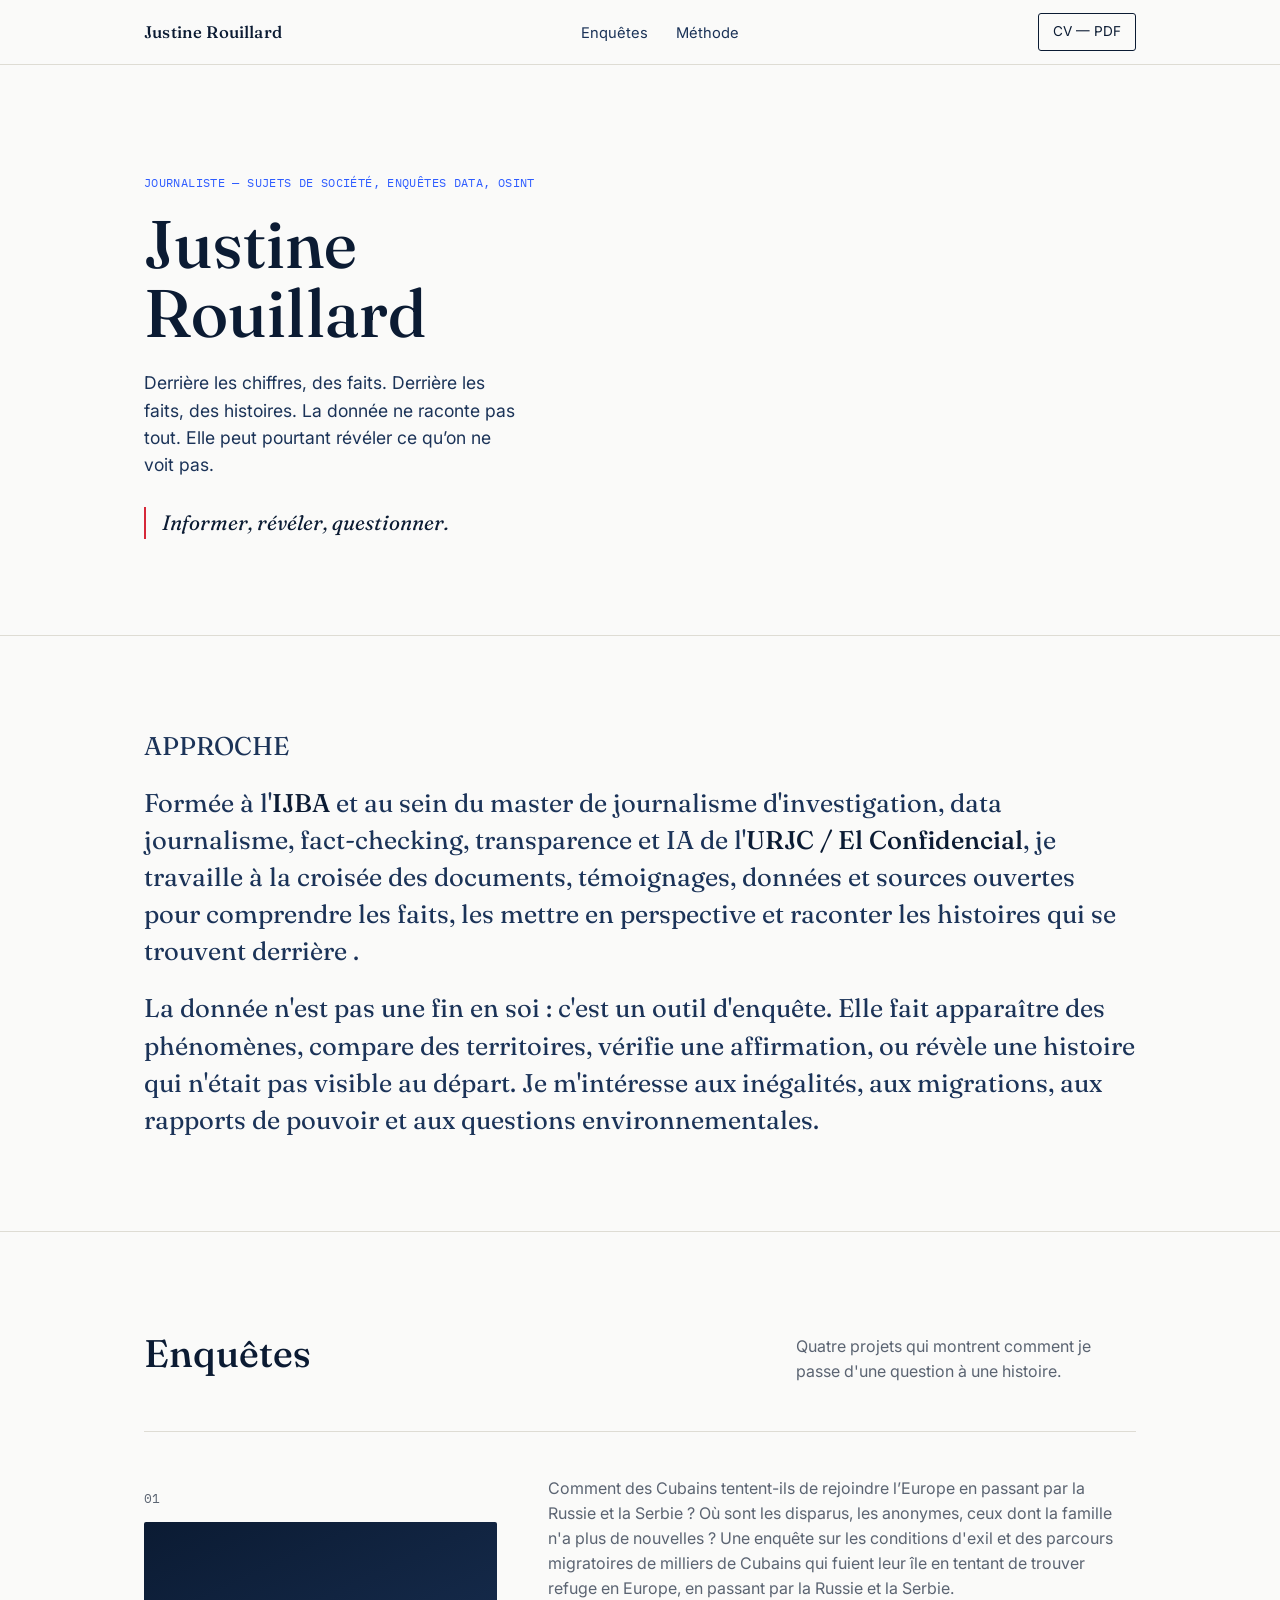
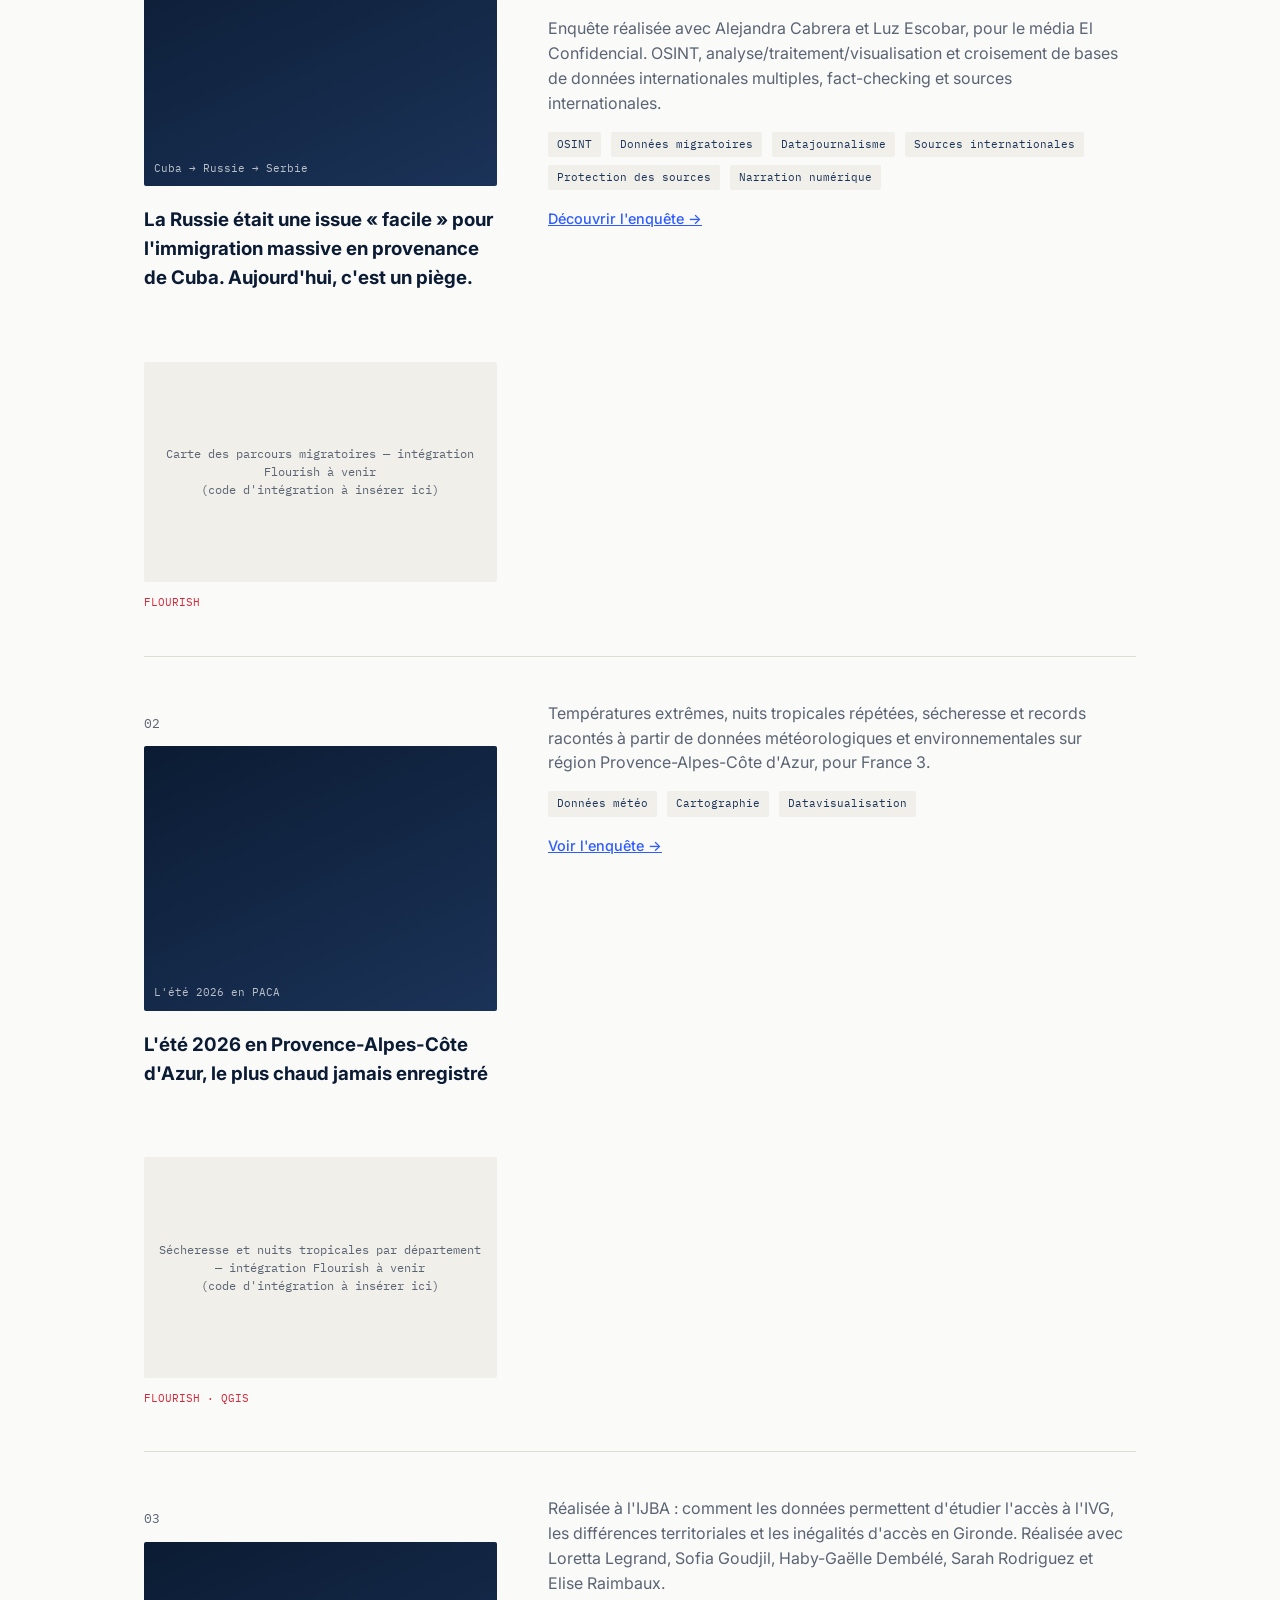
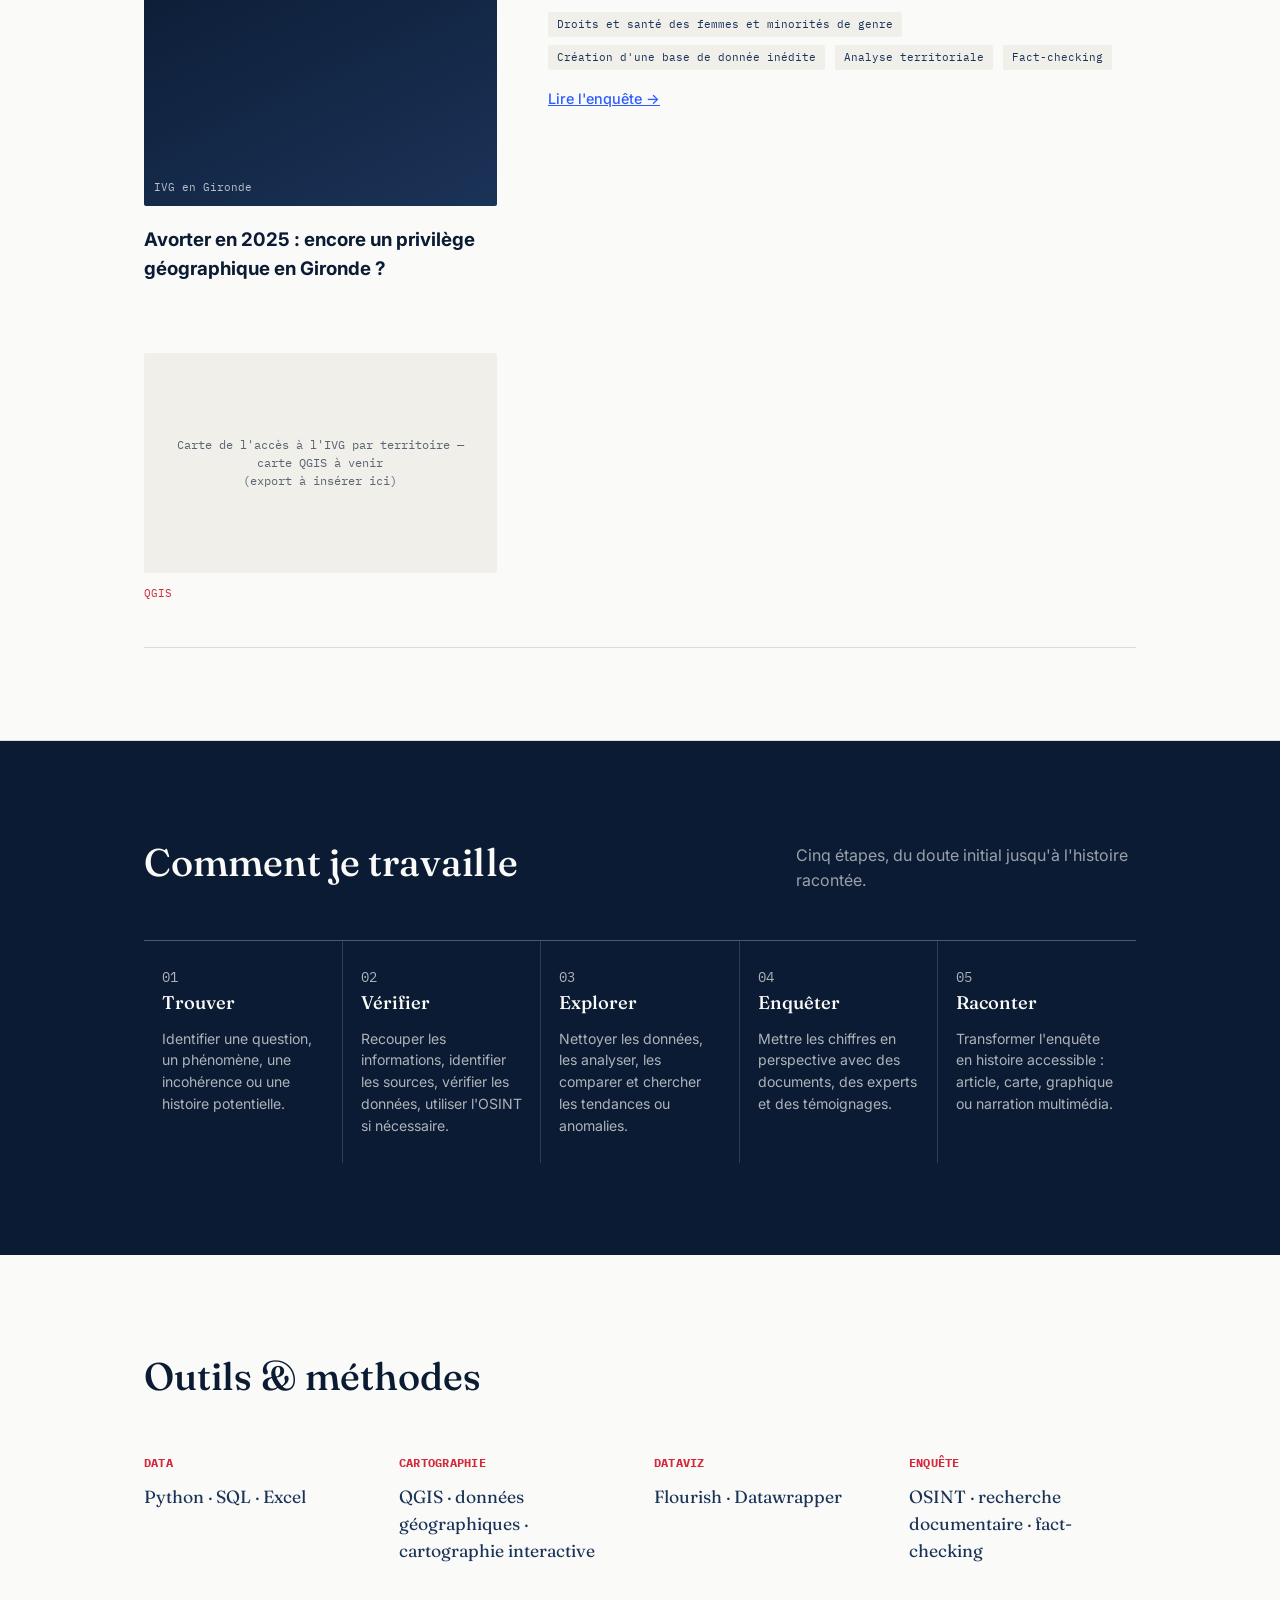
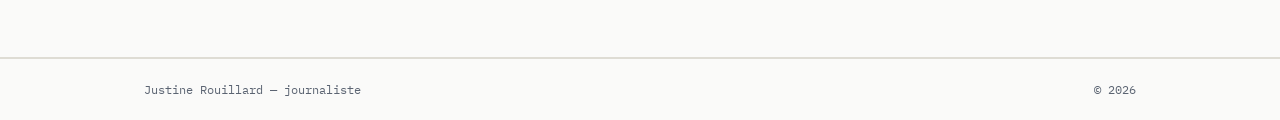
==== index(4).html @ 894a1b21 "Add files via upload" ====
<!DOCTYPE html>
<html lang="fr">
<head>
<meta charset="UTF-8">
<meta name="viewport" content="width=device-width, initial-scale=1.0">
<title>Justine Rouillard — Journaliste, enquêtes data, OSINT</title>
<meta name="description" content="Justine Rouillard, journaliste spécialisée dans les sujets de société, les enquêtes data et l'OSINT. Portfolio d'enquêtes, cartographies et datavisualisations.">
<link rel="stylesheet" href="style.css">
</head>
<body>

<nav class="nav">
  <div class="wrap">
    <a href="#" class="nav-name">Justine Rouillard</a>
    <ul class="nav-links">
      <li><a href="#enquetes">Enquêtes</a></li>
      <li><a href="#methode">Méthode</a></li>
    </ul>
    <a class="nav-cv" href="CV-Justine-Rouillard.pdf" download>CV — PDF</a>
  </div>
</nav>

<header class="hero">
  <div class="wrap">
    <div class="hero-text">
      <p class="hero-kicker">JOURNALISTE — SUJETS DE SOCIÉTÉ, ENQUÊTES DATA, OSINT</p>
      <h1>Justine<br>Rouillard</h1>
      <p class="hero-role">Derrière les chiffres, des faits. Derrière les faits, des histoires. La donnée ne raconte pas tout. Elle peut pourtant révéler ce qu’on ne voit pas.</p>
      <p class="hero-tagline">Informer, révéler, questionner.</p>
    </div>
  </div>
</header>

<section class="approche section-border">
  <div class="wrap">
    <p class="eyebrow">APPROCHE</p>
    <p>Formée à l'<strong>IJBA</strong> et au sein du master de journalisme d'investigation, data journalisme, fact-checking, transparence et IA de l'<strong>URJC / El Confidencial</strong>,  je travaille à la croisée des documents, témoignages, données et sources ouvertes pour comprendre les faits, les mettre en perspective et raconter les histoires qui se trouvent derrière .</p>
    <p>La donnée n'est pas une fin en soi : c'est un outil d'enquête. Elle fait apparaître des phénomènes, compare des territoires, vérifie une affirmation, ou révèle une histoire qui n'était pas visible au départ. Je m'intéresse aux inégalités, aux migrations, aux rapports de pouvoir et aux questions environnementales.</p>
  </div>
</section>

<section id="enquetes" class="section-border">
  <div class="wrap">
    <div class="section-head">
      <h2>Enquêtes</h2>
      <p>Quatre projets qui montrent comment je passe d'une question à une histoire.</p>
    </div>

    <div class="projects">

      <article class="project">
        <div class="project-head">
          <div class="project-frame">
            <p class="project-index">01</p>
            <div class="project-media"><span>Cuba → Russie → Serbie</span></div>
          </div>
          <h3>La Russie était une issue « facile » pour l'immigration massive en provenance de Cuba. Aujourd'hui, c'est un piège.</h3>
        </div>
        <div class="project-body">
          <p>Comment des Cubains tentent-ils de rejoindre l’Europe en passant par la Russie et la Serbie ? Où sont les disparus, les anonymes, ceux dont la famille n'a plus de nouvelles ? Une enquête sur les conditions d'exil et des parcours migratoires de milliers de Cubains qui fuient leur île en tentant de trouver refuge en Europe, en passant par la Russie et la Serbie. 
          <p>Enquête réalisée avec Alejandra Cabrera et Luz Escobar, pour le média El Confidencial. OSINT, analyse/traitement/visualisation et croisement de bases de données internationales multiples, fact-checking et sources internationales.</p>
          <div class="project-footer">
            <ul class="tags">
              <li>OSINT</li><li>Données migratoires</li><li>Datajournalisme</li><li>Sources internationales</li><li>Protection des sources</li><li>Narration numérique</li>
            </ul>
            <a class="project-link" href="cuba.html">Découvrir l'enquête →</a>
          </div>
        </div>
        <div class="project-viz-row">
          <div class="project-viz">
            <div class="viz-embed">Carte des parcours migratoires — intégration Flourish à venir<br>(code d'intégration à insérer ici)</div>
            <span class="viz-tool">FLOURISH</span>
          </div>
        </div>
      </article>

      <article class="project">
        <div class="project-head">
          <div class="project-frame">
            <p class="project-index">02</p>
            <div class="project-media"><span>L'été 2026 en PACA</span></div>
          </div>
          <h3>L'été 2026 en Provence-Alpes-Côte d'Azur, le plus chaud jamais enregistré</h3>
        </div>
        <div class="project-body">
          <p>Températures extrêmes, nuits tropicales répétées, sécheresse et records racontés à partir de données météorologiques et environnementales sur région Provence-Alpes-Côte d'Azur, pour France 3.</p>
          <div class="project-footer">
            <ul class="tags">
              <li>Données météo</li><li>Cartographie</li><li>Datavisualisation</li>
            </ul>
            <a class="project-link" href="paca.html">Voir l'enquête →</a>
          </div>
        </div>
        <div class="project-viz-row">
          <div class="project-viz">
            <div class="viz-embed">Sécheresse et nuits tropicales par département — intégration Flourish à venir<br>(code d'intégration à insérer ici)</div>
            <span class="viz-tool">FLOURISH · QGIS</span>
          </div>
        </div>
      </article>

      <article class="project">
        <div class="project-head">
          <div class="project-frame">
            <p class="project-index">03</p>
            <div class="project-media"><span>IVG en Gironde</span></div>
          </div>
          <h3>Avorter en 2025 : encore un privilège géographique en Gironde ?</h3>
        </div>
        <div class="project-body">
          <p>Réalisée à l'IJBA : comment les données permettent d'étudier l'accès à l'IVG, les différences territoriales et les inégalités d'accès en Gironde. Réalisée avec Loretta Legrand, Sofia Goudjil, Haby-Gaëlle Dembélé, Sarah Rodriguez et Elise Raimbaux.</p>
          <div class="project-footer">
            <ul class="tags">
              <li>Droits et santé des femmes et minorités de genre</li><li>Création d'une base de donnée inédite</li><li>Analyse territoriale</li><li>Fact-checking</li>
            </ul>
            <a class="project-link" href="ivg.html">Lire l'enquête →</a>
          </div>
        </div>
        <div class="project-viz-row">
          <div class="project-viz">
            <div class="viz-embed">Carte de l'accès à l'IVG par territoire — carte QGIS à venir<br>(export à insérer ici)</div>
            <span class="viz-tool">QGIS</span>
          </div>
        </div>
      </article>

    </div>
  </div>
</section>

<section id="methode" class="methode">
  <div class="wrap">
    <div class="section-head">
      <h2>Comment je travaille</h2>
      <p>Cinq étapes, du doute initial jusqu'à l'histoire racontée.</p>
    </div>
    <div class="methode-list">
      <div class="methode-step">
        <p class="methode-num">01</p>
        <h3>Trouver</h3>
        <p>Identifier une question, un phénomène, une incohérence ou une histoire potentielle.</p>
      </div>
      <div class="methode-step">
        <p class="methode-num">02</p>
        <h3>Vérifier</h3>
        <p>Recouper les informations, identifier les sources, vérifier les données, utiliser l'OSINT si nécessaire.</p>
      </div>
      <div class="methode-step">
        <p class="methode-num">03</p>
        <h3>Explorer</h3>
        <p>Nettoyer les données, les analyser, les comparer et chercher les tendances ou anomalies.</p>
      </div>
      <div class="methode-step">
        <p class="methode-num">04</p>
        <h3>Enquêter</h3>
        <p>Mettre les chiffres en perspective avec des documents, des experts et des témoignages.</p>
      </div>
      <div class="methode-step">
        <p class="methode-num">05</p>
        <h3>Raconter</h3>
        <p>Transformer l'enquête en histoire accessible : article, carte, graphique ou narration multimédia.</p>
      </div>
    </div>
  </div>
</section>

<section class="section-border">
  <div class="wrap">
    <div class="section-head">
      <h2>Outils &amp; méthodes</h2>
    </div>
    <div class="skills-grid">
      <div class="skill-group">
        <h3>Data</h3>
        <p>Python · SQL · Excel</p>
      </div>
      <div class="skill-group">
        <h3>Cartographie</h3>
        <p>QGIS · données géographiques · cartographie interactive</p>
      </div>
      <div class="skill-group">
        <h3>Dataviz</h3>
        <p>Flourish · Datawrapper</p>
      </div>
      <div class="skill-group">
        <h3>Enquête</h3>
        <p>OSINT · recherche documentaire · fact-checking</p>
      </div>
    </div>
  </div>
</section>

<footer>
  <div class="wrap">
    <span>Justine Rouillard — journaliste</span>
    <span>© 2026</span>
  </div>
</footer>

</body>
</html>
---- style.css ----
/* ===========================================================
   Justine Rouillard — portfolio de datajournaliste
   =========================================================== */

@import url('https://fonts.googleapis.com/css2?family=Fraunces:ital,opsz,wght@0,9..144,400;0,9..144,500;0,9..144,600;1,9..144,400&family=Inter:wght@400;500;600&family=IBM+Plex+Mono:wght@400;500&display=swap');

:root{
  --ink:        #0B1B33;
  --ink-soft:   #1B3358;
  --paper:      #FAFAF9;
  --paper-dim:  #F0EFEA;
  --blue:       #2E5CFF;
  --red:        #D62839;
  --grey:       #5B6472;
  --line:       #DEDCD4;

  --serif:  'Fraunces', Georgia, serif;
  --sans:   'Inter', -apple-system, BlinkMacSystemFont, sans-serif;
  --mono:   'IBM Plex Mono', 'SFMono-Regular', monospace;

  --max: 1120px;
  --pad: clamp(20px, 5vw, 64px);
}

*{ box-sizing: border-box; }
html{ scroll-behavior: smooth; }
body{
  margin:0;
  background: var(--paper);
  color: var(--ink);
  font-family: var(--sans);
  font-size: 16px;
  line-height: 1.55;
  -webkit-font-smoothing: antialiased;
}

@media (prefers-reduced-motion: reduce){
  html{ scroll-behavior: auto; }
  *{ animation-duration: 0.001ms !important; transition-duration: 0.001ms !important; }
}

a{ color: inherit; }
a:focus-visible, button:focus-visible{
  outline: 2px solid var(--blue);
  outline-offset: 3px;
}

img{ max-width: 100%; display: block; }

.wrap{
  max-width: var(--max);
  margin: 0 auto;
  padding-left: var(--pad);
  padding-right: var(--pad);
}

/* ---------- Nav ---------- */
.nav{
  position: sticky;
  top: 0;
  z-index: 20;
  background: rgba(250,250,249,0.92);
  backdrop-filter: blur(6px);
  border-bottom: 1px solid var(--line);
}
.nav .wrap{
  display:flex;
  align-items:center;
  justify-content:space-between;
  height: 64px;
}
.nav-name{
  font-family: var(--serif);
  font-size: 1.05rem;
  font-weight: 500;
  letter-spacing: 0.01em;
  text-decoration:none;
}
.nav-links{
  display:flex;
  gap: 28px;
  list-style:none;
  margin:0; padding:0;
}
.nav-links a{
  text-decoration:none;
  font-size: 0.92rem;
  color: var(--ink-soft);
  transition: color .15s ease;
}
.nav-links a:hover{ color: var(--blue); }
.nav-cv{
  font-size: 0.85rem;
  border: 1px solid var(--ink);
  padding: 7px 14px;
  border-radius: 3px;
  text-decoration:none;
  white-space:nowrap;
}
.nav-cv:hover{ background: var(--ink); color: var(--paper); }
.nav-toggle{ display:none; }

/* ---------- Hero ---------- */
.hero{
  padding-top: clamp(56px, 10vw, 108px);
  padding-bottom: clamp(48px, 8vw, 96px);
  border-bottom: 1px solid var(--line);
}
.hero .wrap{
  display:grid;
  grid-template-columns: 1.15fr 0.85fr;
  gap: clamp(32px, 6vw, 72px);
  align-items:center;
}
.hero-kicker{
  font-family: var(--mono);
  font-size: 0.78rem;
  color: var(--blue);
  letter-spacing: 0.03em;
  margin: 0 0 18px;
}
.hero h1{
  font-family: var(--serif);
  font-weight: 500;
  font-size: clamp(2.6rem, 6vw, 4.2rem);
  line-height: 1.02;
  margin: 0 0 22px;
}
.hero h1 em{
  font-style: italic;
  color: var(--blue);
}
.hero-role{
  font-size: 1.1rem;
  color: var(--ink-soft);
  max-width: 34ch;
  margin: 0 0 28px;
}
.hero-tagline{
  font-family: var(--serif);
  font-style: italic;
  font-size: 1.3rem;
  color: var(--ink);
  border-left: 2px solid var(--red);
  padding-left: 16px;
  margin: 0;
}
.hero-visual{ width:100%; }
.hero-visual svg{ width:100%; height:auto; }
.hero-visual .plot-line{
  stroke-dasharray: 900;
  stroke-dashoffset: 900;
  animation: draw 1.8s ease-out 0.2s forwards;
}
@keyframes draw{ to{ stroke-dashoffset: 0; } }
.hero-visual .plot-dot{
  opacity: 0;
  animation: dotfade .5s ease-out forwards;
}
@keyframes dotfade{ to{ opacity: 1; } }

/* ---------- Section shell ---------- */
section{ padding: clamp(52px, 8vw, 92px) 0; }
.section-border{ border-bottom: 1px solid var(--line); }
.eyebrow{
  font-family: var(--mono);
  font-size: 0.75rem;
  color: var(--grey);
  margin: 0 0 12px;
}
.section-head{
  display:flex;
  justify-content:space-between;
  align-items:flex-end;
  gap: 24px;
  margin-bottom: clamp(28px, 5vw, 48px);
}
.section-head h2{
  font-family: var(--serif);
  font-weight: 500;
  font-size: clamp(1.7rem, 3.2vw, 2.4rem);
  margin: 0;
  max-width: 20ch;
}
.section-head p{
  color: var(--grey);
  max-width: 34ch;
  margin: 0;
}

/* ---------- Approche ---------- */
.approche p{
  font-family: var(--serif);
  font-size: clamp(1.25rem, 2.4vw, 1.6rem);
  line-height: 1.45;
  max-width: 62ch;
  color: var(--ink-soft);
  margin: 0;
}
.approche p + p{ margin-top: 20px; }
.approche strong{ color: var(--ink); font-weight: 500; }

/* ---------- Enquêtes (projects) ---------- */
.projects{ display: flex; flex-direction: column; }
.project{
  display:grid;
  grid-template-columns: 0.9fr 1.5fr;
  gap: clamp(20px, 4vw, 56px);
  padding: clamp(28px, 5vw, 44px) 0;
  border-top: 1px solid var(--line);
  text-decoration: none;
  color: inherit;
}
.projects .project:last-child{ border-bottom: 1px solid var(--line); }
.project-index{
  font-family: var(--mono);
  font-size: 0.8rem;
  color: var(--grey);
}
.project-media{
  aspect-ratio: 4/3;
  background: linear-gradient(155deg, var(--ink) 0%, var(--ink-soft) 100%);
  border-radius: 2px;
  margin-top: 10px;
  position: relative;
  overflow: hidden;
}
.project-media span{
  position: absolute;
  bottom: 10px; left: 10px;
  font-family: var(--mono);
  font-size: 0.68rem;
  color: rgba(255,255,255,0.7);
}
.project-body h3{
  font-family: var(--serif);
  font-weight: 500;
  font-size: clamp(1.4rem, 2.6vw, 1.9rem);
  margin: 0 0 12px;
  transition: color .15s ease;
}
.project:hover .project-body h3{ color: var(--blue); }
.project-body p{
  color: var(--grey);
  max-width: 58ch;
  margin: 0 0 16px;
}
.tags{
  display:flex;
  flex-wrap:wrap;
  gap: 8px 10px;
  margin: 0 0 16px;
  padding: 0;
  list-style: none;
}
.tags li{
  font-family: var(--mono);
  font-size: 0.7rem;
  color: var(--ink-soft);
  background: var(--paper-dim);
  padding: 4px 9px;
  border-radius: 2px;
}
.project-link{
  display:inline-flex;
  align-items:center;
  gap: 6px;
  font-size: 0.9rem;
  color: var(--blue);
  font-weight: 500;
}

/* ---------- Dataviz ---------- */
.dataviz-grid{
  display:grid;
  grid-template-columns: repeat(2, 1fr);
  gap: 20px;
}
.viz-card{
  border: 1px solid var(--line);
  border-radius: 3px;
  padding: 24px;
  background: #fff;
}
.viz-card h3{
  font-family: var(--serif);
  font-weight: 500;
  font-size: 1.15rem;
  margin: 0 0 8px;
}
.viz-card p{
  color: var(--grey);
  font-size: 0.92rem;
  margin: 0 0 14px;
}
.viz-embed{
  aspect-ratio: 16/10;
  background: var(--paper-dim);
  border-radius: 2px;
  display:flex;
  align-items:center;
  justify-content:center;
  font-family: var(--mono);
  font-size: 0.72rem;
  color: var(--grey);
  text-align:center;
  padding: 12px;
}
.viz-tool{
  font-family: var(--mono);
  font-size: 0.7rem;
  color: var(--red);
  margin-top: 12px;
  display:block;
}

/* ---------- Méthode ---------- */
.methode{ background: var(--ink); color: var(--paper); }
.methode .eyebrow{ color: rgba(250,250,249,0.55); }
.methode .section-head h2{ color: var(--paper); }
.methode .section-head p{ color: rgba(250,250,249,0.6); }
.methode-list{
  display:grid;
  grid-template-columns: repeat(5, 1fr);
  gap: 1px;
  background: rgba(250,250,249,0.15);
  border-top: 1px solid rgba(250,250,249,0.15);
}
.methode-step{
  background: var(--ink);
  padding: 26px 18px;
  min-height: 210px;
  display:flex;
  flex-direction:column;
}
.methode-num{
  font-family: var(--mono);
  color: var(--blue);
  font-size: 0.85rem;
  margin-bottom: 14px;
}
.methode-step h3{
  font-family: var(--serif);
  font-weight: 500;
  font-size: 1.15rem;
  margin: 0 0 10px;
}
.methode-step p{
  font-size: 0.88rem;
  color: rgba(250,250,249,0.68);
  margin: 0;
}

/* ---------- Compétences ---------- */
.skills-grid{
  display:grid;
  grid-template-columns: repeat(4, 1fr);
  gap: 28px;
}
.skill-group h3{
  font-family: var(--mono);
  font-size: 0.75rem;
  color: var(--red);
  letter-spacing: 0.02em;
  margin: 0 0 10px;
  text-transform: uppercase;
}
.skill-group p{
  font-family: var(--serif);
  font-size: 1.1rem;
  color: var(--ink-soft);
  margin: 0;
}

/* ---------- Parcours ---------- */
.parcours-grid{
  display:grid;
  grid-template-columns: 1fr 1fr;
  gap: clamp(32px, 6vw, 64px);
}
.parcours-col h3{
  font-family: var(--mono);
  font-size: 0.75rem;
  color: var(--grey);
  text-transform: uppercase;
  letter-spacing: 0.02em;
  margin: 0 0 18px;
}
.parcours-item{
  padding: 14px 0;
  border-top: 1px solid var(--line);
}
.parcours-item:last-child{ border-bottom: 1px solid var(--line); }
.parcours-item .name{
  font-family: var(--serif);
  font-size: 1.05rem;
}
.parcours-item .meta{
  font-family: var(--mono);
  font-size: 0.75rem;
  color: var(--grey);
  margin-top: 2px;
}

/* ---------- Contact / footer ---------- */
.contact{
  display:grid;
  grid-template-columns: 1.2fr 0.8fr;
  gap: clamp(28px, 5vw, 60px);
  align-items:end;
}
.contact h2{
  font-family: var(--serif);
  font-weight: 500;
  font-size: clamp(1.8rem, 4vw, 2.6rem);
  margin: 0 0 20px;
  max-width: 16ch;
}
.contact-links{
  display:flex;
  flex-direction:column;
  gap: 10px;
}
.contact-links a{
  text-decoration:none;
  font-size: 1.05rem;
  border-bottom: 1px solid var(--line);
  padding-bottom: 10px;
  display:flex;
  justify-content:space-between;
  transition: border-color .15s ease, color .15s ease;
}
.contact-links a:hover{ color: var(--blue); border-color: var(--blue); }
.contact-cv{
  justify-self: end;
  align-self: start;
  text-align: right;
}
.contact-cv a{
  display:inline-block;
  background: var(--ink);
  color: var(--paper);
  text-decoration:none;
  padding: 14px 22px;
  border-radius: 3px;
  font-size: 0.92rem;
}
.contact-cv a:hover{ background: var(--blue); }
.contact-cv p{
  font-family: var(--mono);
  font-size: 0.72rem;
  color: var(--grey);
  margin: 10px 0 0;
}

footer{
  border-top: 1px solid var(--line);
  padding: 22px 0;
}
footer .wrap{
  display:flex;
  justify-content:space-between;
  font-family: var(--mono);
  font-size: 0.72rem;
  color: var(--grey);
}

/* ---------- Responsive ---------- */
@media (max-width: 860px){
  .hero .wrap{ grid-template-columns: 1fr; }
  .hero-visual{ order: -1; max-width: 280px; }
  .project{ grid-template-columns: 1fr; }
  .project-media{ max-width: 220px; }
  .dataviz-grid{ grid-template-columns: 1fr; }
  .methode-list{ grid-template-columns: repeat(2, 1fr); }
  .skills-grid{ grid-template-columns: repeat(2, 1fr); }
  .parcours-grid{ grid-template-columns: 1fr; }
  .contact{ grid-template-columns: 1fr; }
  .contact-cv{ justify-self: start; text-align:left; }
}

@media (max-width: 620px){
  .nav-links{ display:none; }
  .section-head{ flex-direction: column; align-items: flex-start; gap: 10px; }
  .methode-list{ grid-template-columns: 1fr; }
}
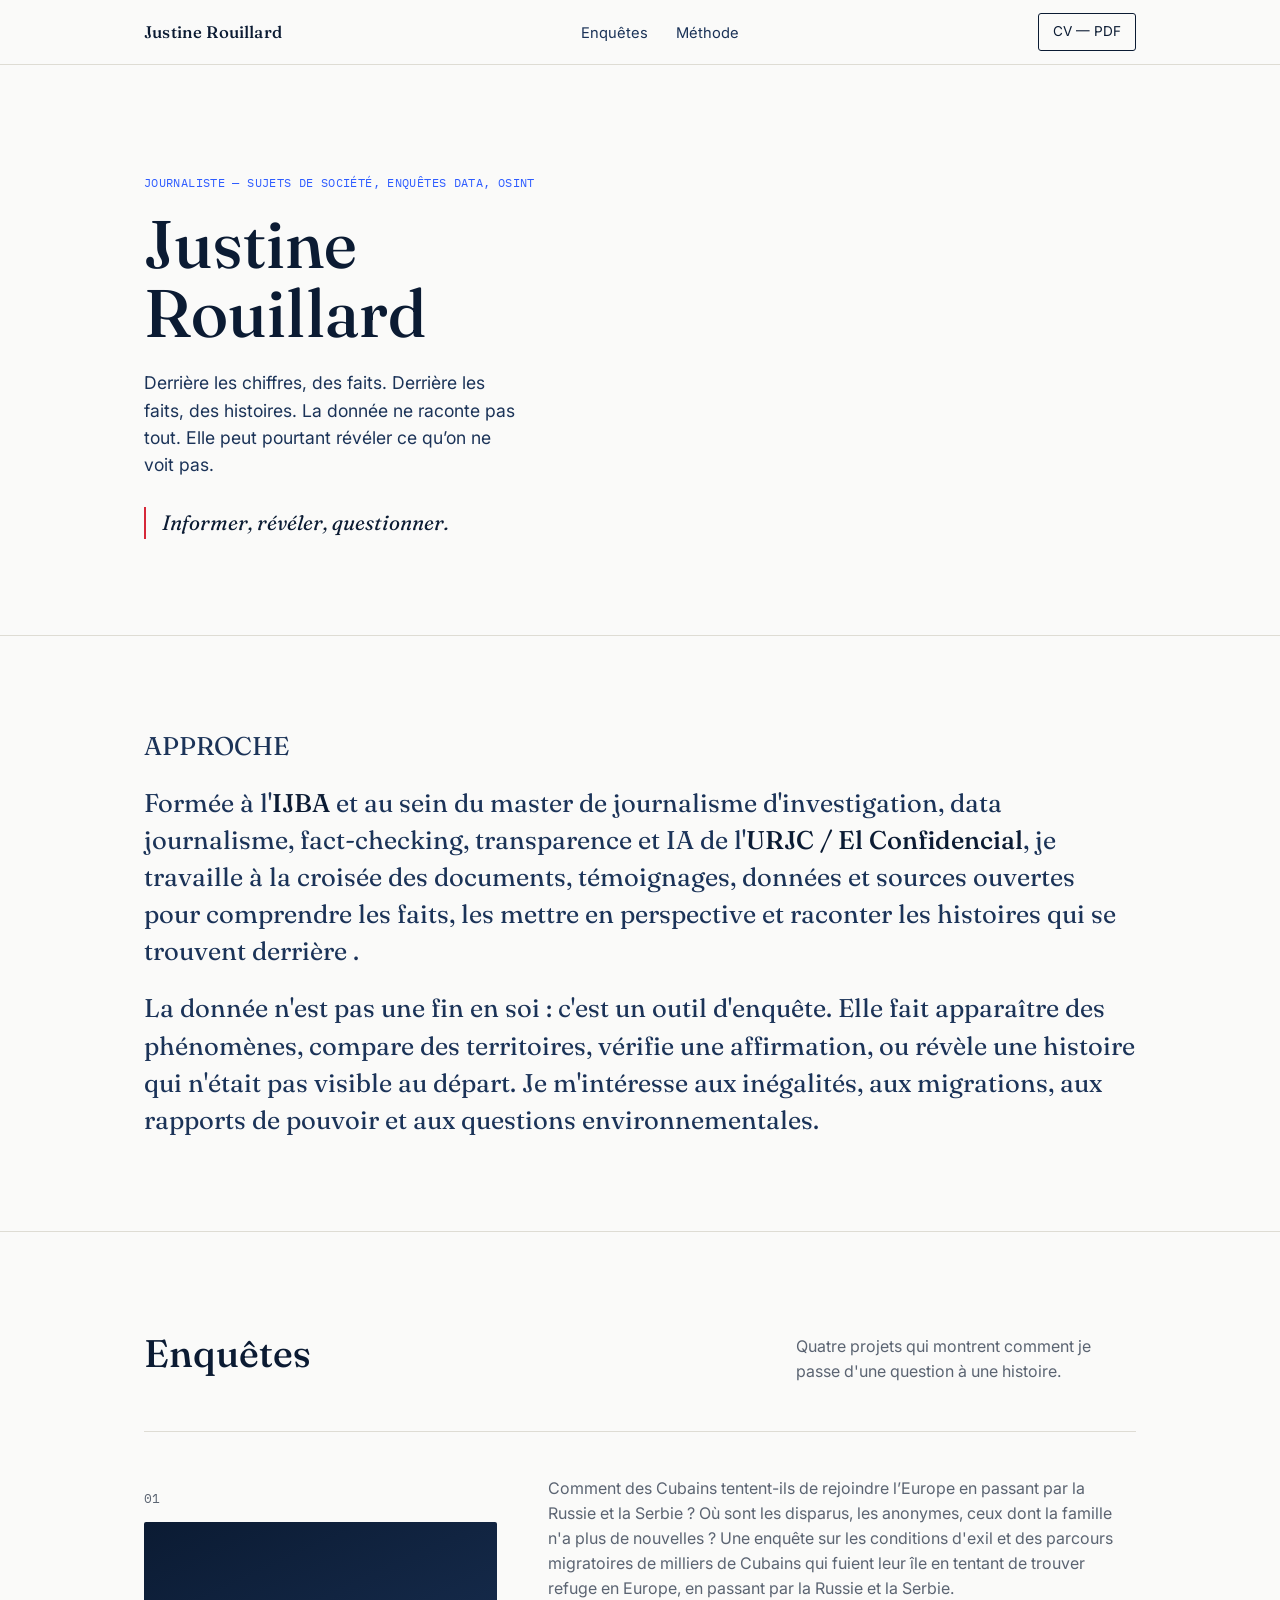
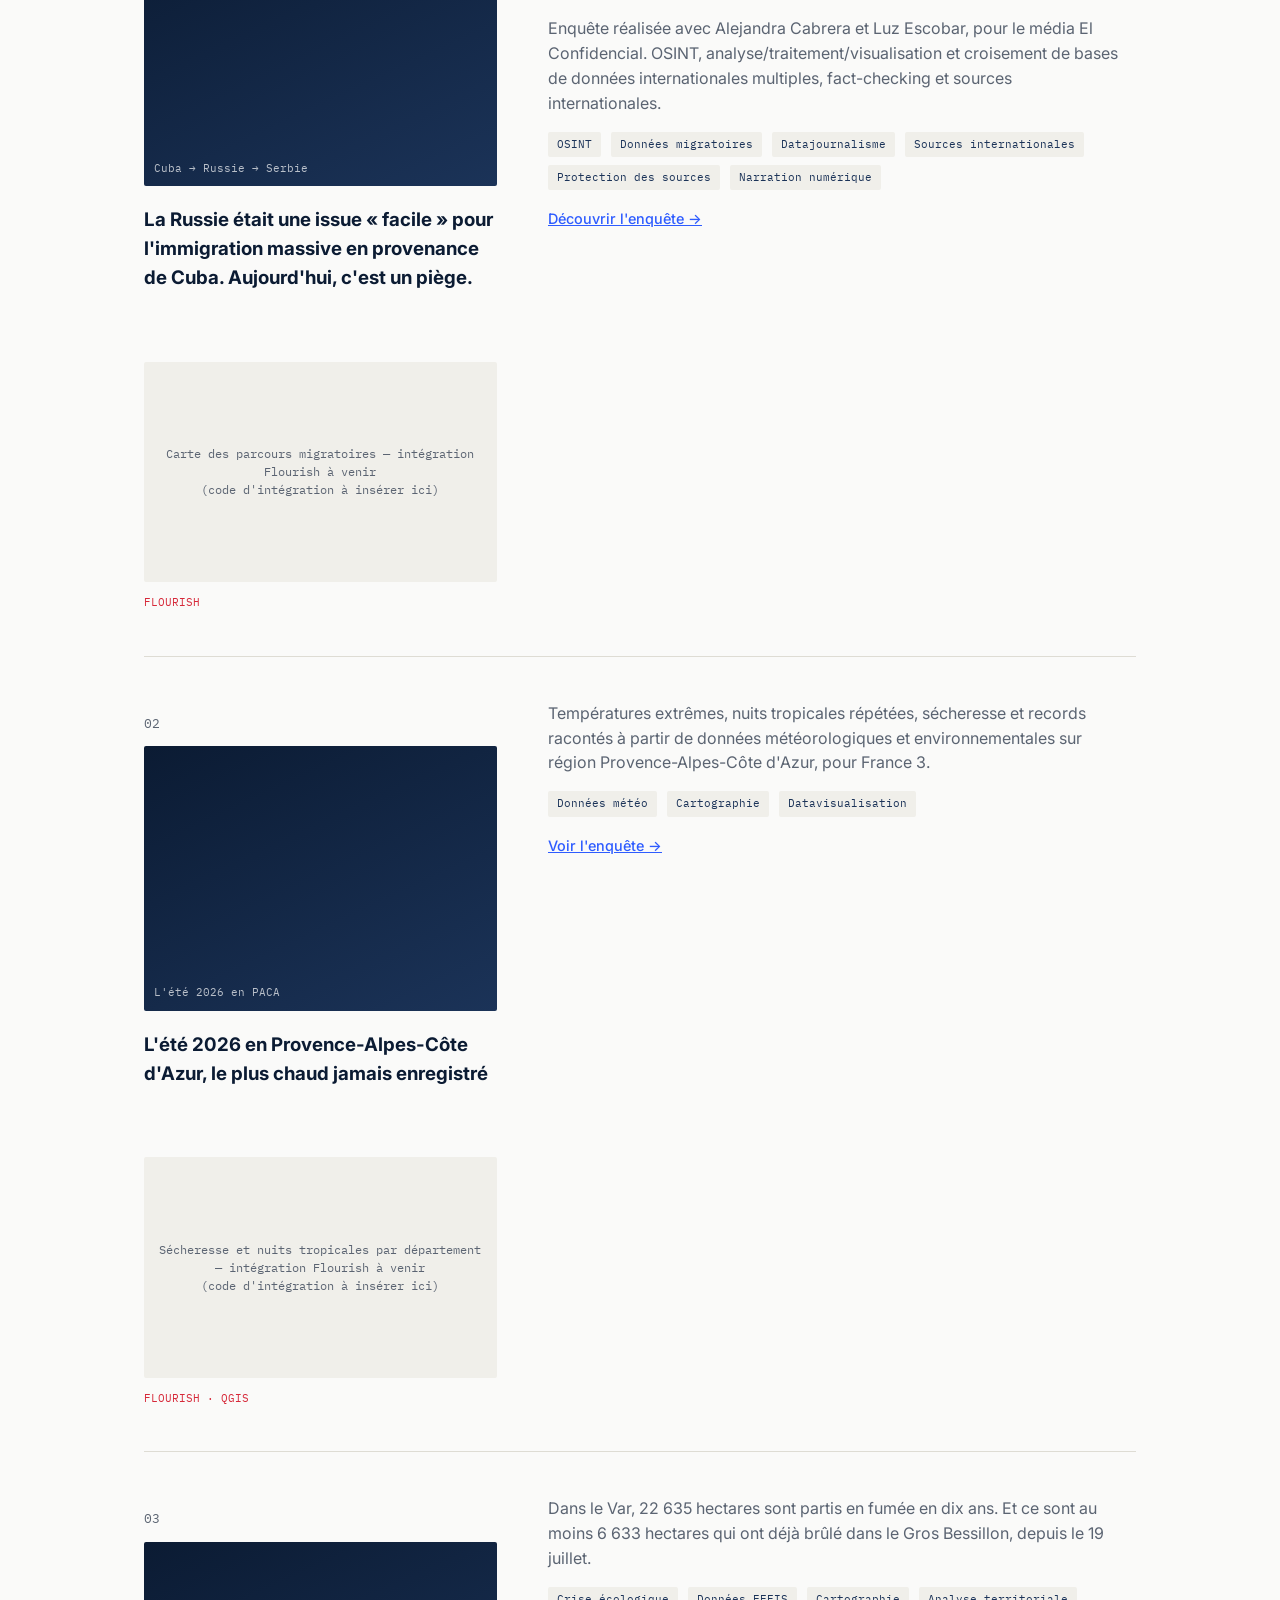
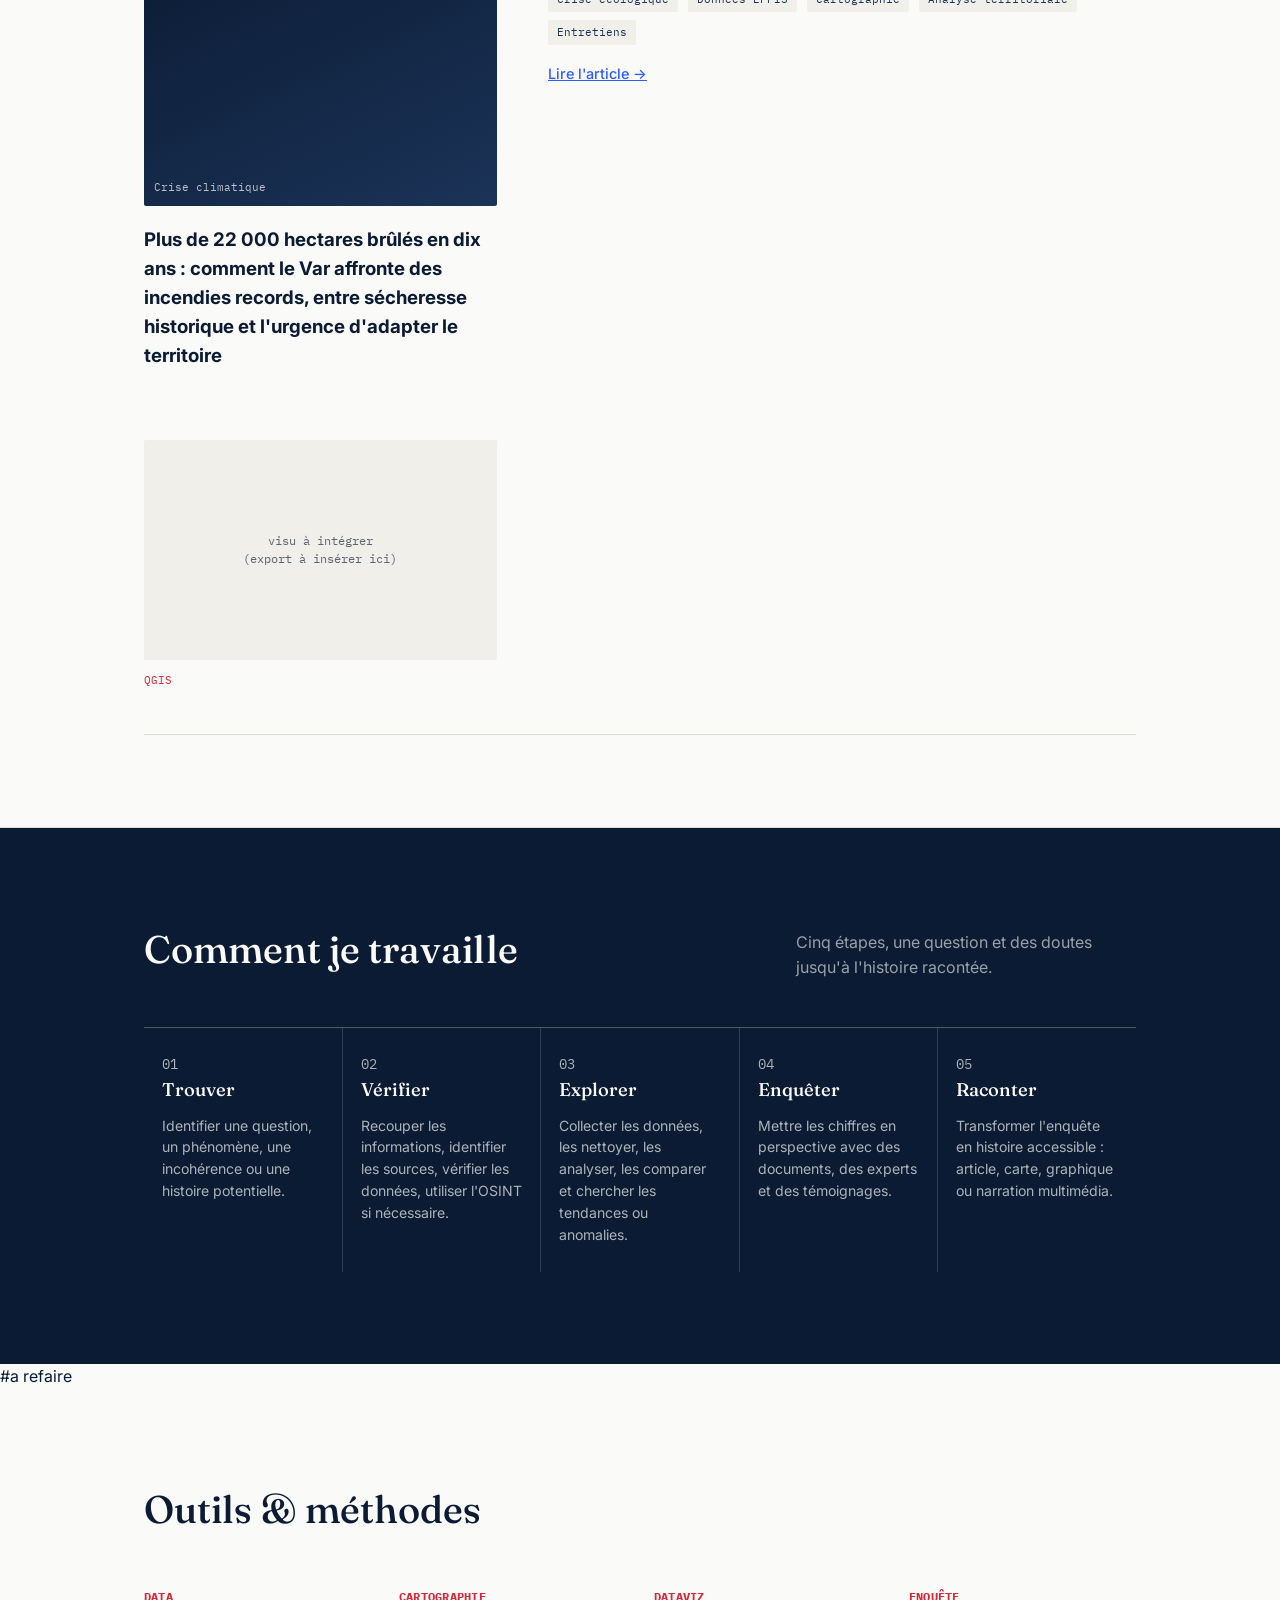
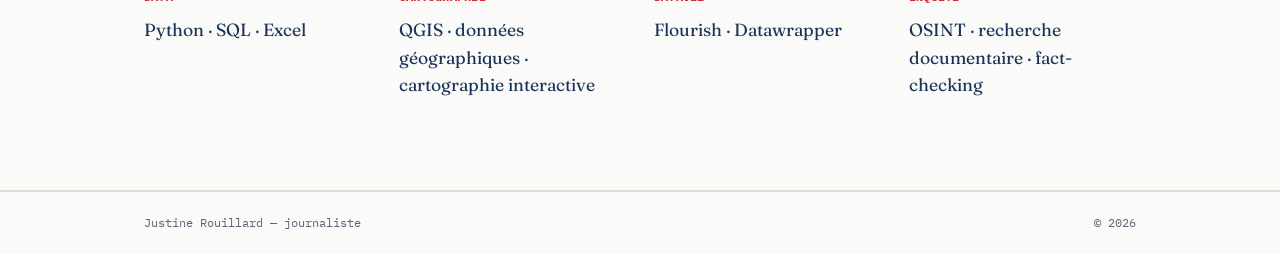
==== commit 658c4537: "Update project details and method descriptions in HTML" ====
--- a/index(4).html
+++ b/index(4).html
@@ -99,26 +99,28 @@
         </div>
       </article>
 
+      
+
       <article class="project">
         <div class="project-head">
           <div class="project-frame">
             <p class="project-index">03</p>
-            <div class="project-media"><span>IVG en Gironde</span></div>
-          </div>
-          <h3>Avorter en 2025 : encore un privilège géographique en Gironde ?</h3>
+            <div class="project-media"><span>Crise climatique</span></div>
+          </div>
+          <h3>Plus de 22 000 hectares brûlés en dix ans : comment le Var affronte des incendies records, entre sécheresse historique et l'urgence d'adapter le territoire</h3>
         </div>
         <div class="project-body">
-          <p>Réalisée à l'IJBA : comment les données permettent d'étudier l'accès à l'IVG, les différences territoriales et les inégalités d'accès en Gironde. Réalisée avec Loretta Legrand, Sofia Goudjil, Haby-Gaëlle Dembélé, Sarah Rodriguez et Elise Raimbaux.</p>
+          <p>Dans le Var, 22 635 hectares sont partis en fumée en dix ans. Et ce sont au moins 6 633 hectares qui ont déjà brûlé dans le Gros Bessillon, depuis le 19 juillet.</p>
           <div class="project-footer">
             <ul class="tags">
-              <li>Droits et santé des femmes et minorités de genre</li><li>Création d'une base de donnée inédite</li><li>Analyse territoriale</li><li>Fact-checking</li>
+              <li>Crise écologique</li><li>Données EFFIS</li><li>Cartographie</li><li>Analyse territoriale</li><li>Entretiens</li>
             </ul>
-            <a class="project-link" href="ivg.html">Lire l'enquête →</a>
+            <a class="project-link" href="ivg.html">Lire l'article →</a>
           </div>
         </div>
         <div class="project-viz-row">
           <div class="project-viz">
-            <div class="viz-embed">Carte de l'accès à l'IVG par territoire — carte QGIS à venir<br>(export à insérer ici)</div>
+            <div class="viz-embed">visu à intégrer<br>(export à insérer ici)</div>
             <span class="viz-tool">QGIS</span>
           </div>
         </div>
@@ -132,7 +134,7 @@
   <div class="wrap">
     <div class="section-head">
       <h2>Comment je travaille</h2>
-      <p>Cinq étapes, du doute initial jusqu'à l'histoire racontée.</p>
+      <p>Cinq étapes, une question et des doutes jusqu'à l'histoire racontée.</p>
     </div>
     <div class="methode-list">
       <div class="methode-step">
@@ -148,7 +150,7 @@
       <div class="methode-step">
         <p class="methode-num">03</p>
         <h3>Explorer</h3>
-        <p>Nettoyer les données, les analyser, les comparer et chercher les tendances ou anomalies.</p>
+        <p>Collecter les données, les nettoyer, les analyser, les comparer et chercher les tendances ou anomalies.</p>
       </div>
       <div class="methode-step">
         <p class="methode-num">04</p>
@@ -163,7 +165,7 @@
     </div>
   </div>
 </section>
-
+#a refaire 
 <section class="section-border">
   <div class="wrap">
     <div class="section-head">
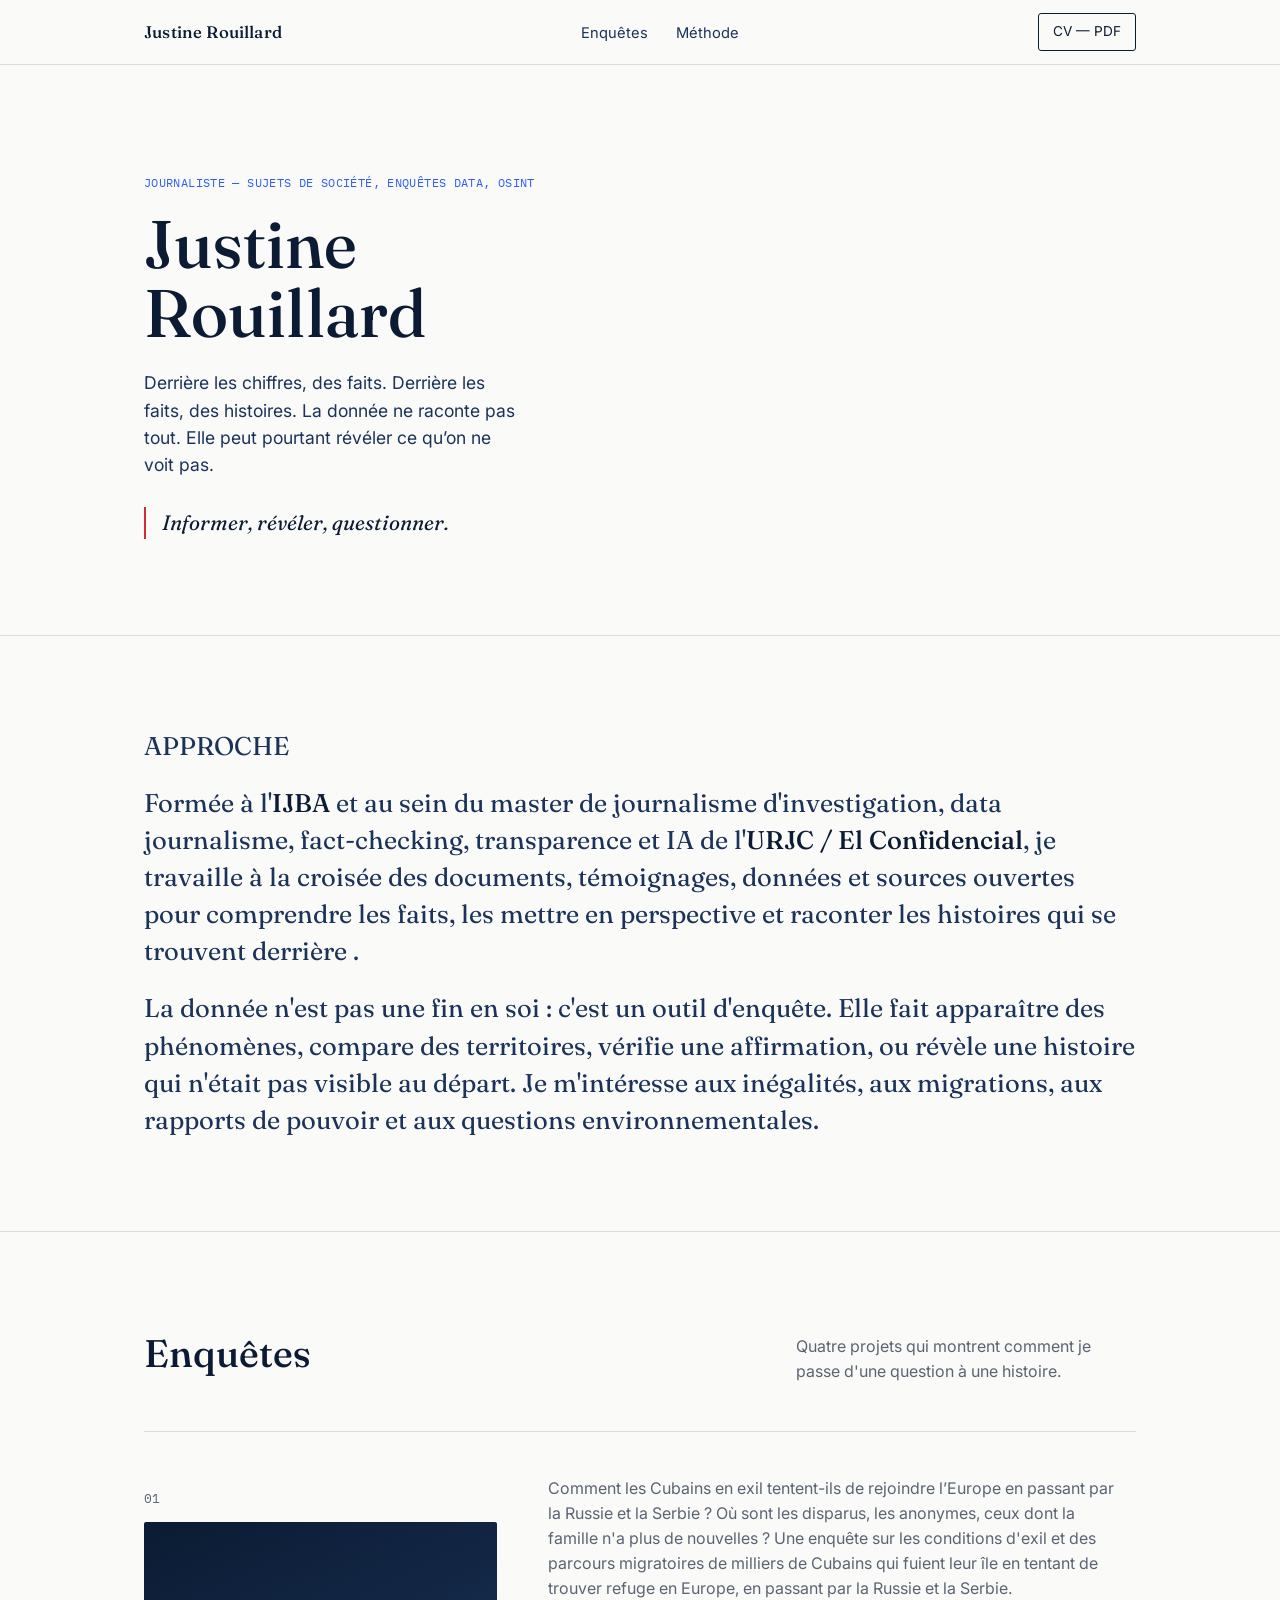
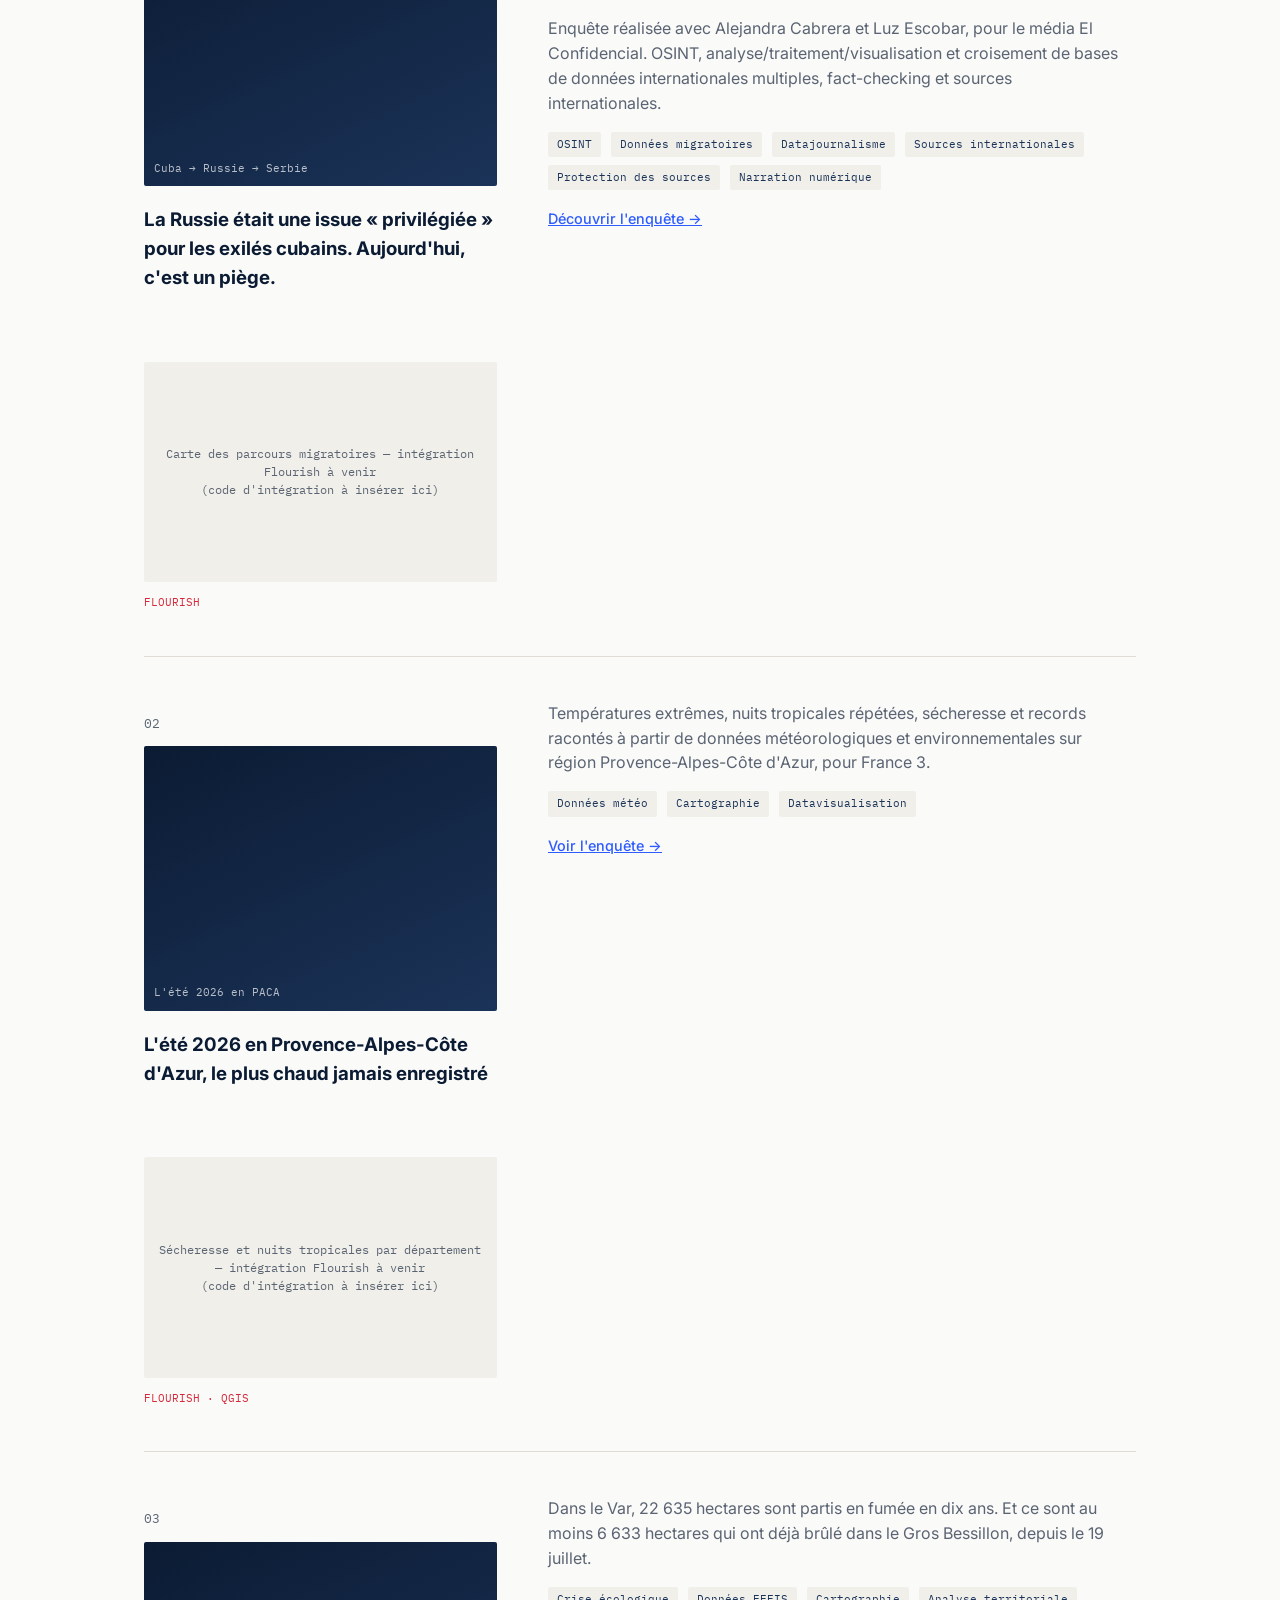
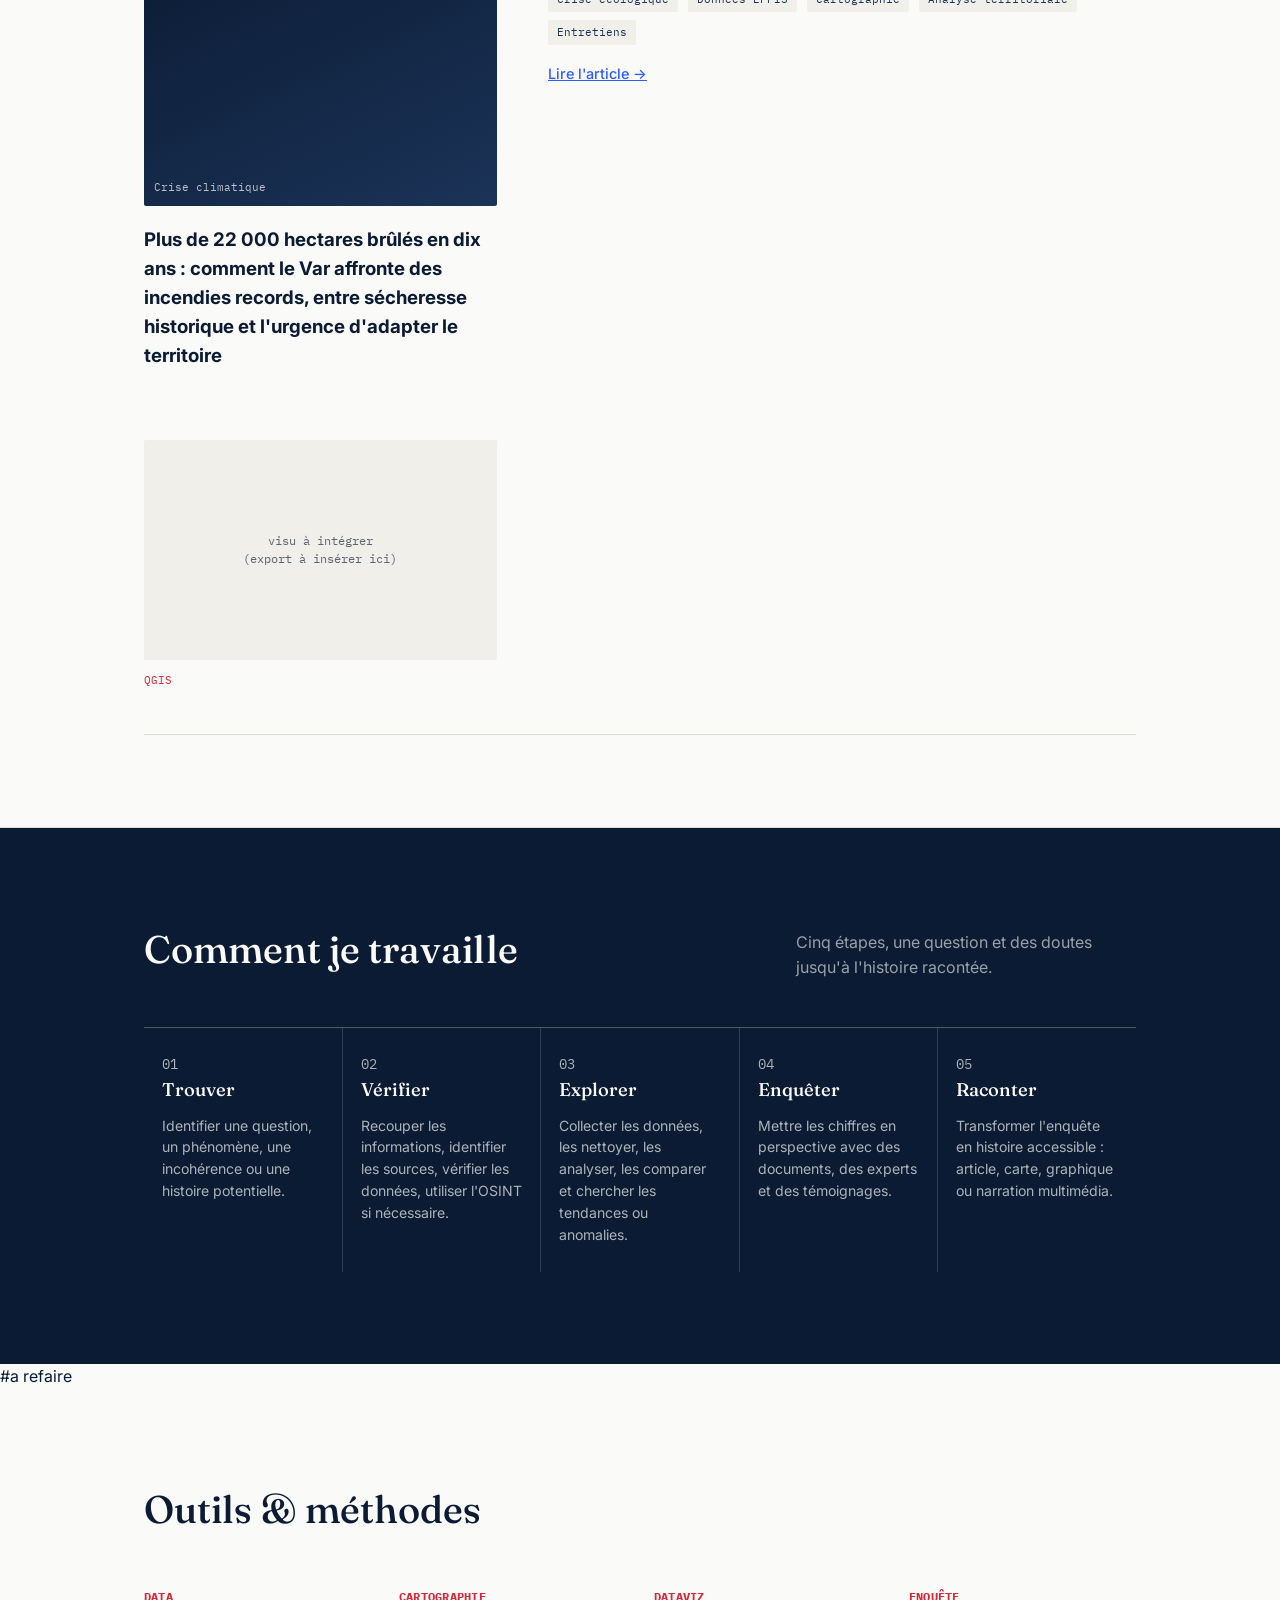
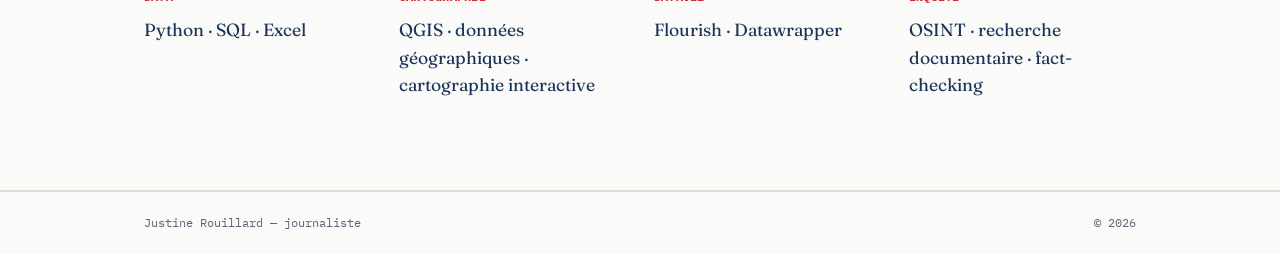
==== commit 333174c3: "Update index(4).html" ====
--- a/index(4).html
+++ b/index(4).html
@@ -54,10 +54,10 @@
             <p class="project-index">01</p>
             <div class="project-media"><span>Cuba → Russie → Serbie</span></div>
           </div>
-          <h3>La Russie était une issue « facile » pour l'immigration massive en provenance de Cuba. Aujourd'hui, c'est un piège.</h3>
+          <h3>La Russie était une issue « privilégiée » pour les exilés cubains. Aujourd'hui, c'est un piège.</h3>
         </div>
         <div class="project-body">
-          <p>Comment des Cubains tentent-ils de rejoindre l’Europe en passant par la Russie et la Serbie ? Où sont les disparus, les anonymes, ceux dont la famille n'a plus de nouvelles ? Une enquête sur les conditions d'exil et des parcours migratoires de milliers de Cubains qui fuient leur île en tentant de trouver refuge en Europe, en passant par la Russie et la Serbie. 
+          <p>Comment les Cubains en exil tentent-ils de rejoindre l’Europe en passant par la Russie et la Serbie ? Où sont les disparus, les anonymes, ceux dont la famille n'a plus de nouvelles ? Une enquête sur les conditions d'exil et des parcours migratoires de milliers de Cubains qui fuient leur île en tentant de trouver refuge en Europe, en passant par la Russie et la Serbie. 
           <p>Enquête réalisée avec Alejandra Cabrera et Luz Escobar, pour le média El Confidencial. OSINT, analyse/traitement/visualisation et croisement de bases de données internationales multiples, fact-checking et sources internationales.</p>
           <div class="project-footer">
             <ul class="tags">
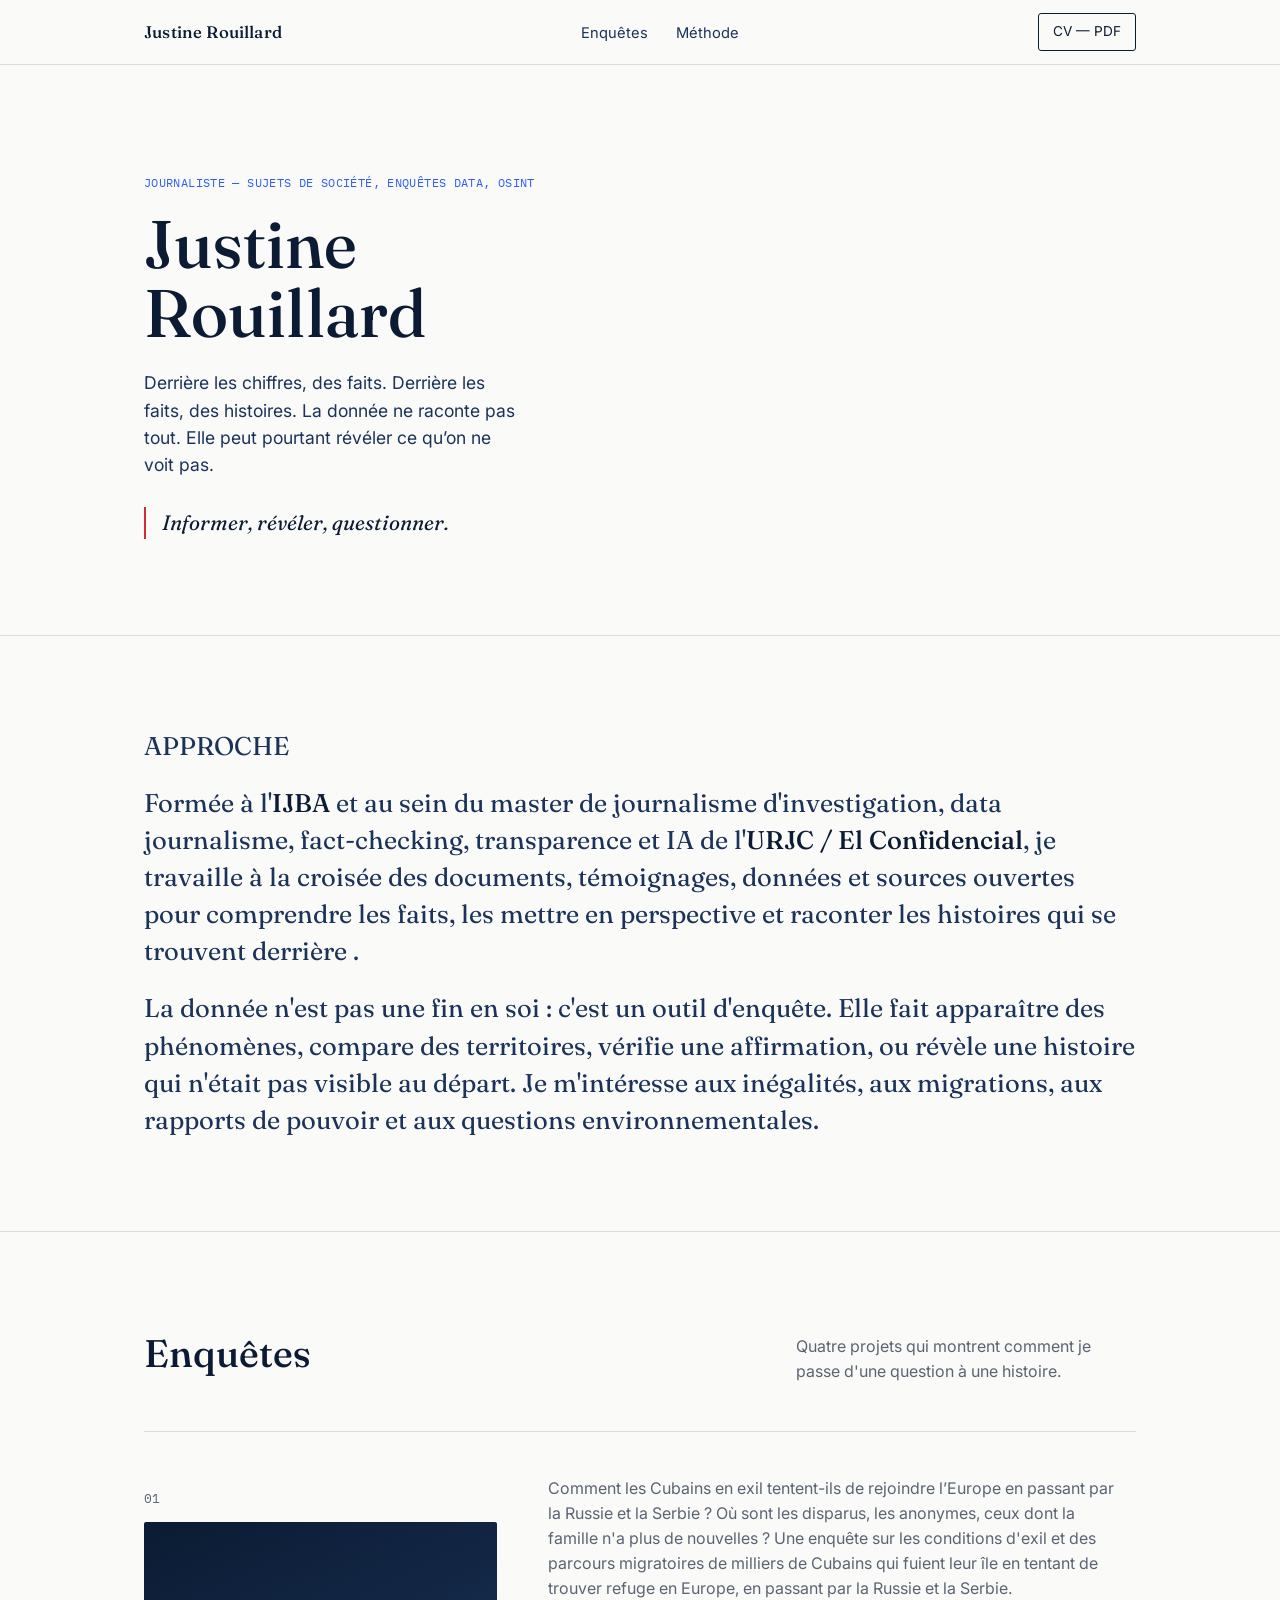
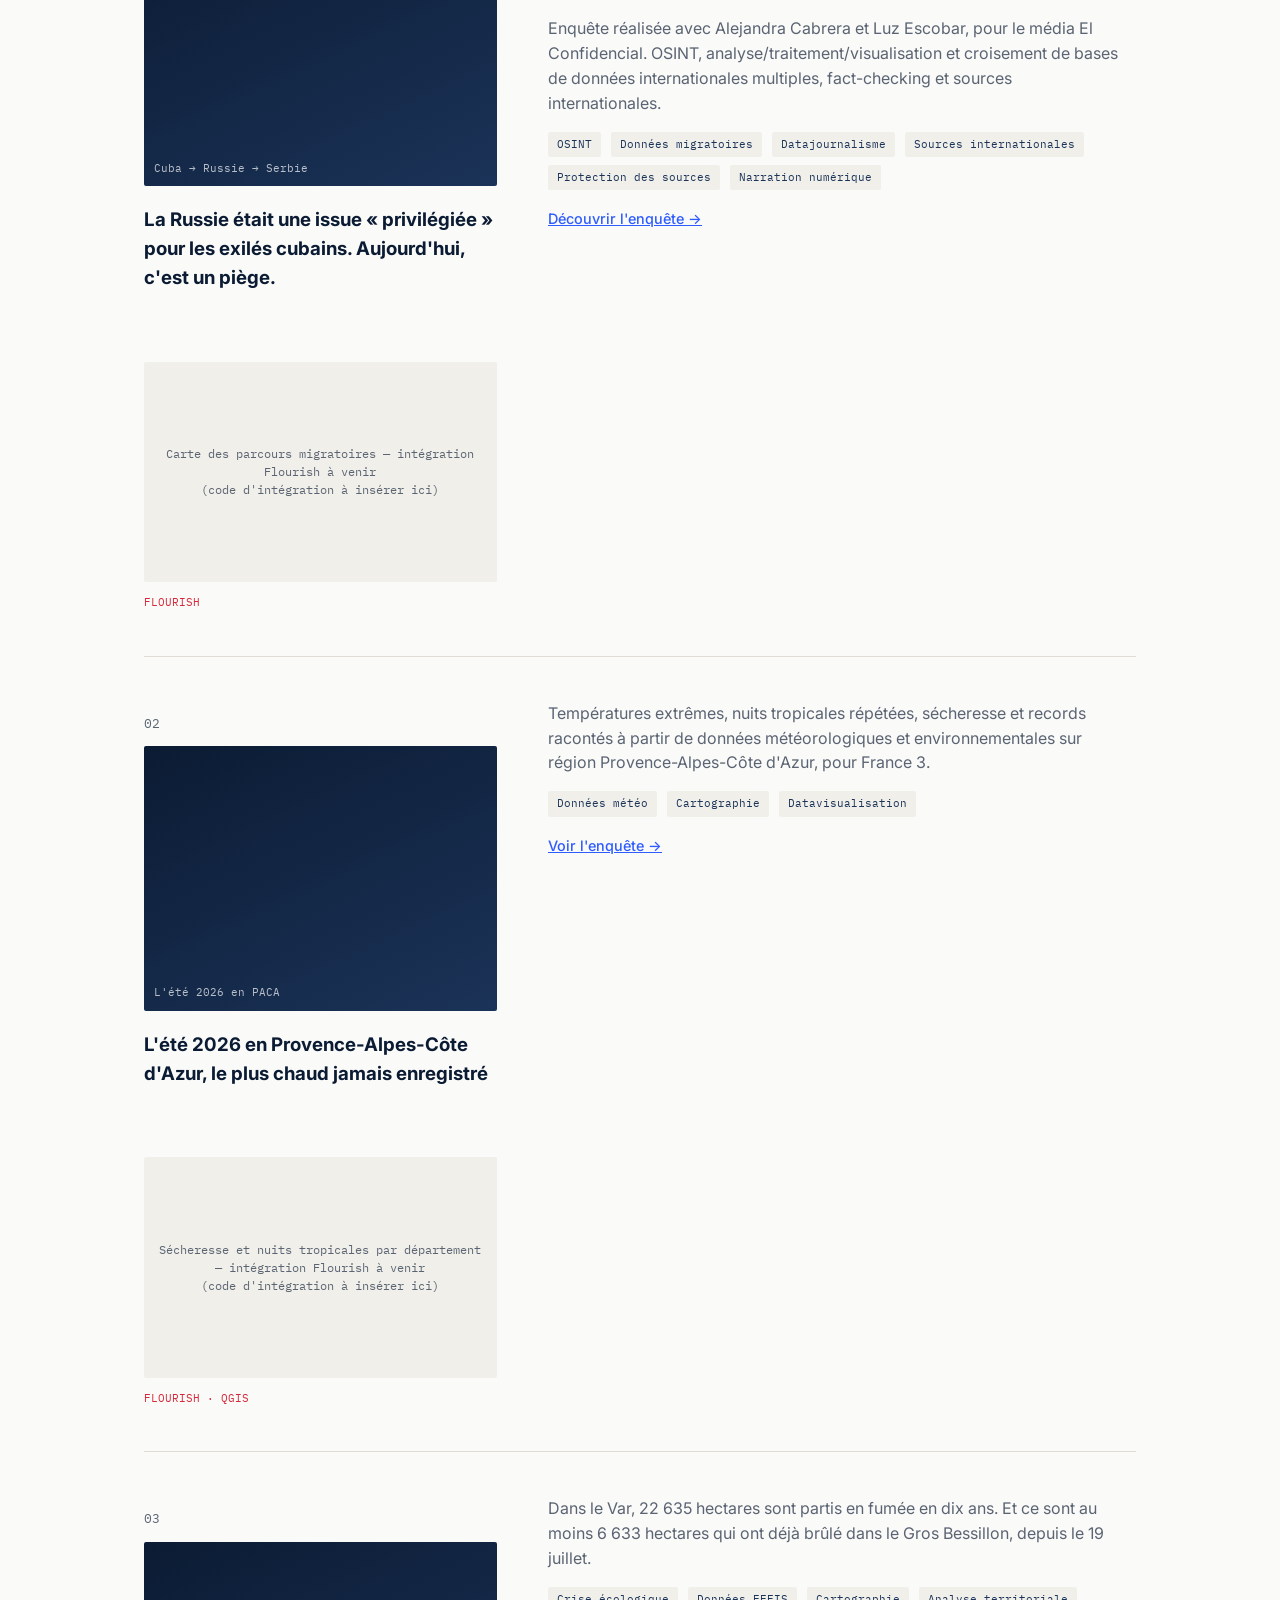
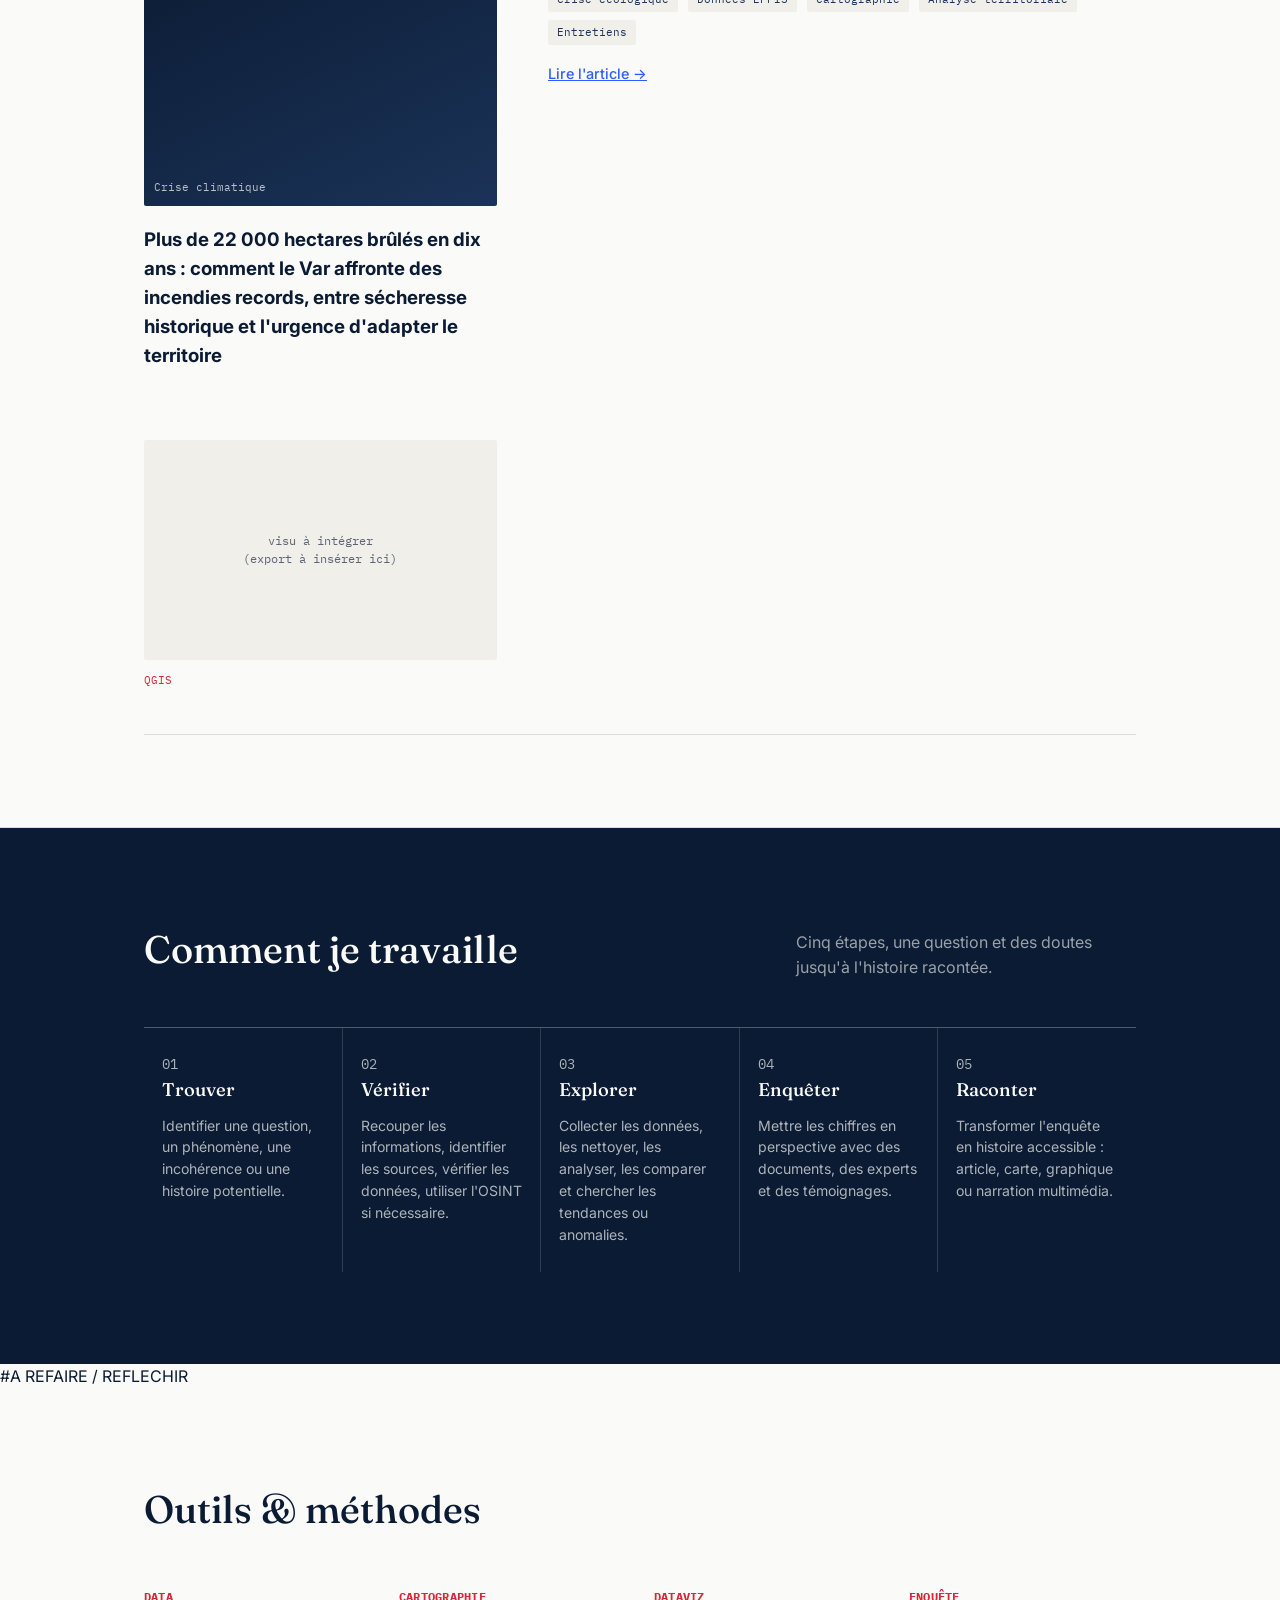
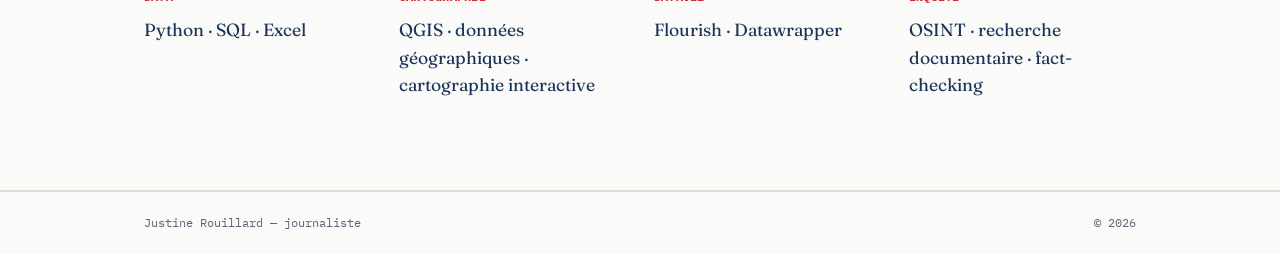
==== commit 3ee29137: "Update comment in index(4).html" ====
--- a/index(4).html
+++ b/index(4).html
@@ -165,7 +165,8 @@
     </div>
   </div>
 </section>
-#a refaire 
+
+  #A REFAIRE / REFLECHIR
 <section class="section-border">
   <div class="wrap">
     <div class="section-head">
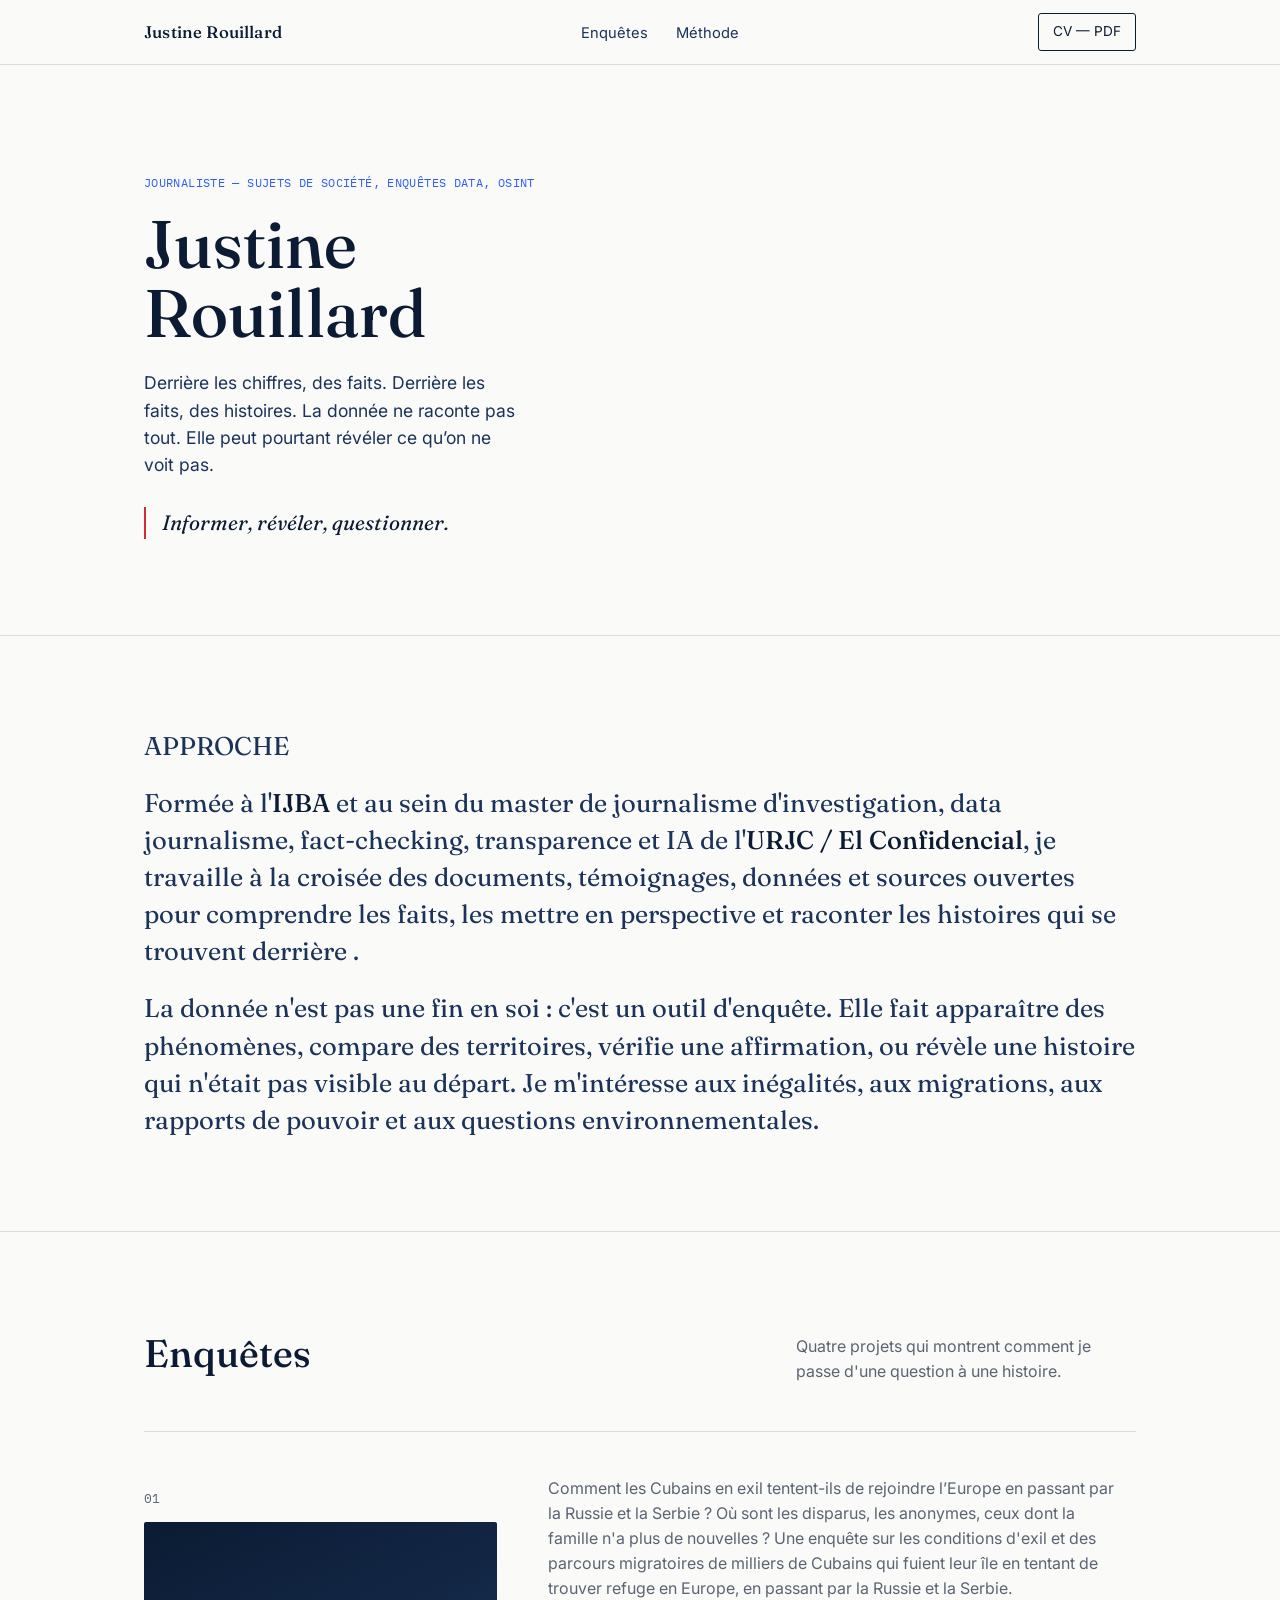
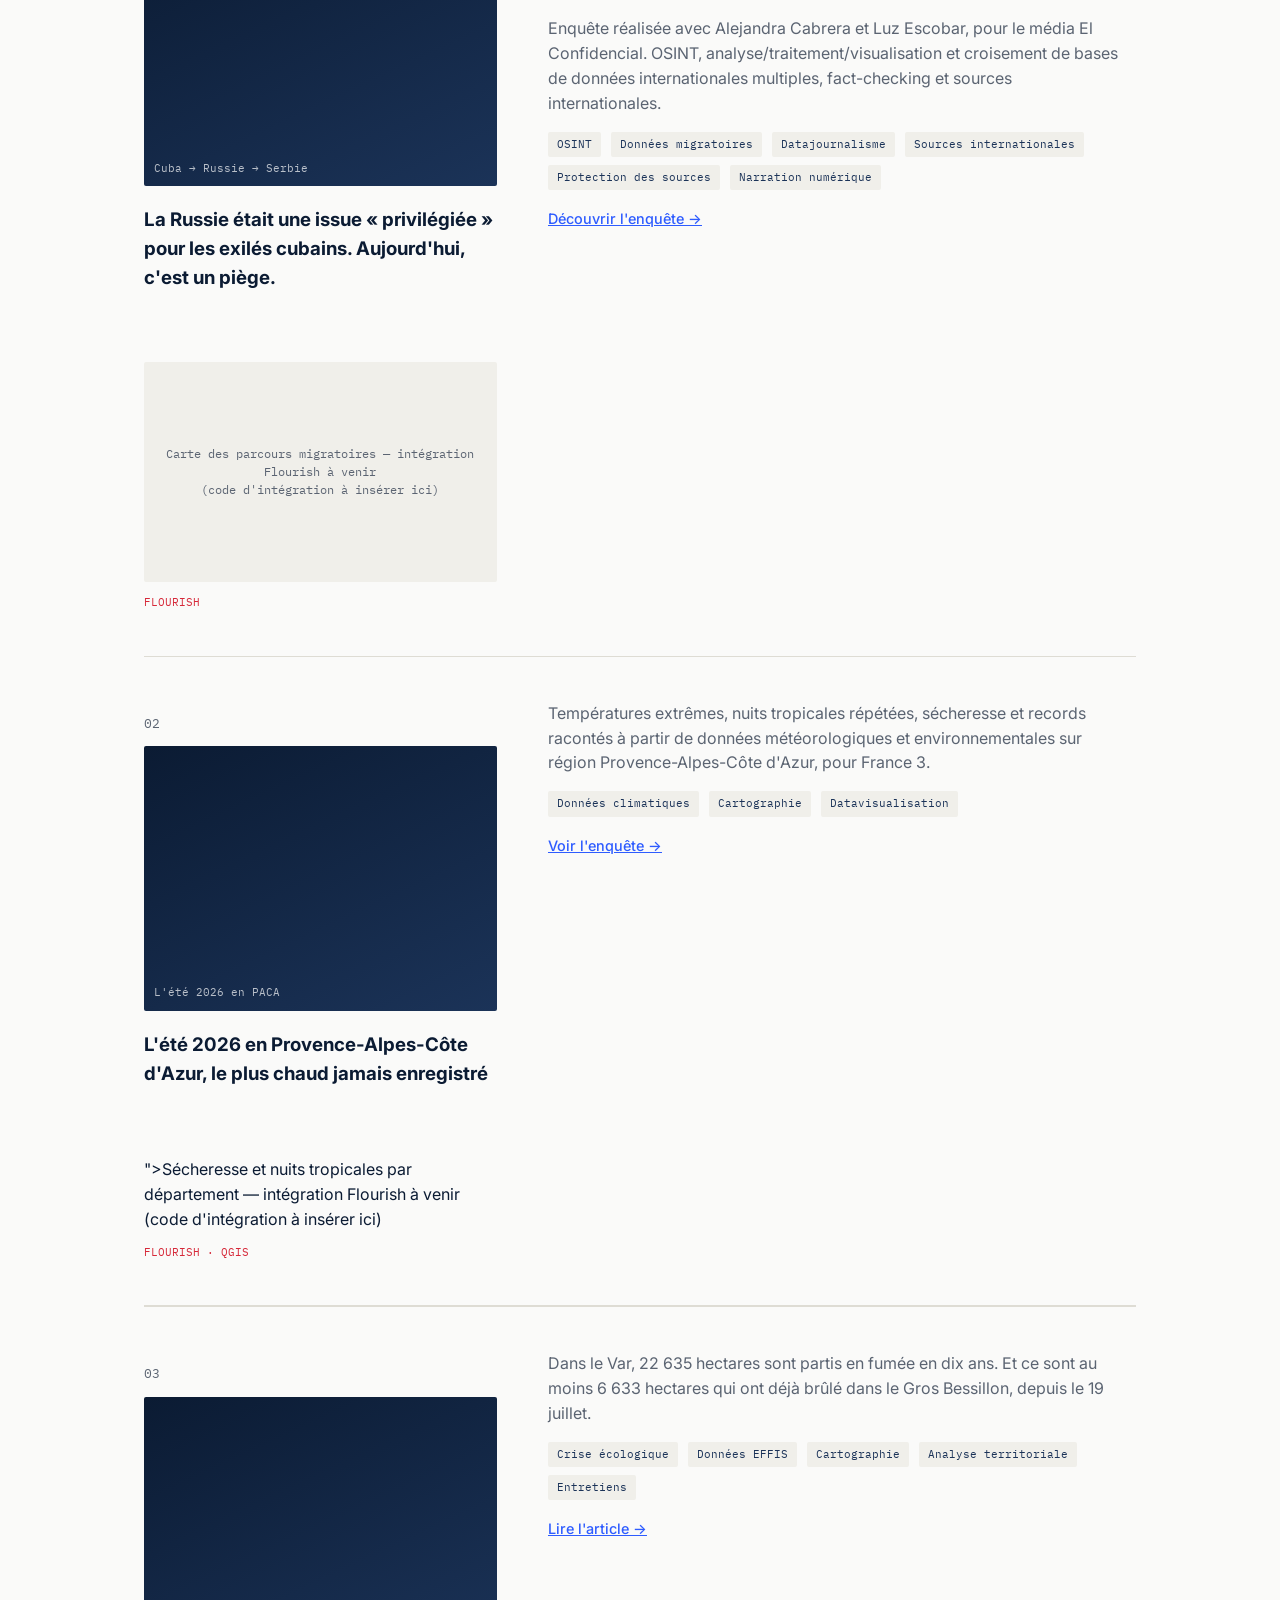
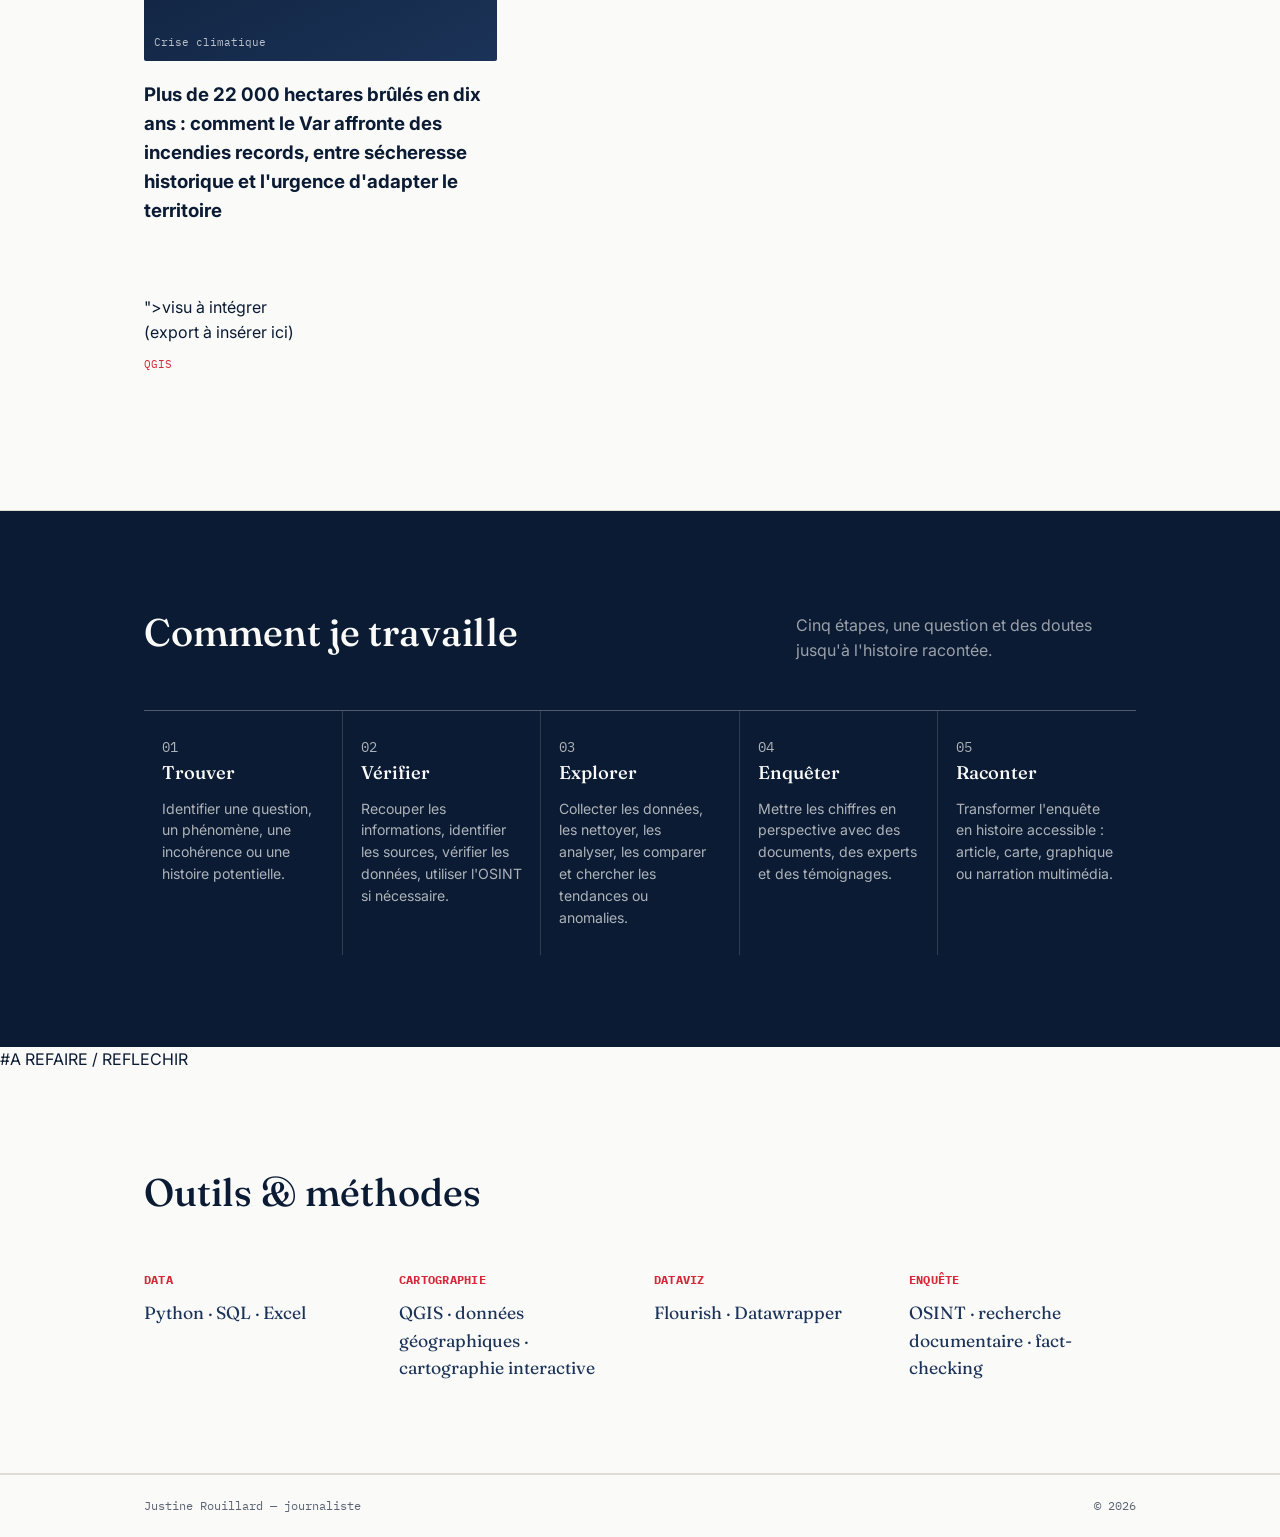
==== commit 112f7ca4: "Update index(4).html" ====
--- a/index(4).html
+++ b/index(4).html
@@ -86,14 +86,14 @@
           <p>Températures extrêmes, nuits tropicales répétées, sécheresse et records racontés à partir de données météorologiques et environnementales sur région Provence-Alpes-Côte d'Azur, pour France 3.</p>
           <div class="project-footer">
             <ul class="tags">
-              <li>Données météo</li><li>Cartographie</li><li>Datavisualisation</li>
+              <li>Données climatiques</li><li>Cartographie</li><li>Datavisualisation</li>
             </ul>
             <a class="project-link" href="paca.html">Voir l'enquête →</a>
           </div>
         </div>
         <div class="project-viz-row">
           <div class="project-viz">
-            <div class="viz-embed">Sécheresse et nuits tropicales par département — intégration Flourish à venir<br>(code d'intégration à insérer ici)</div>
+            <div class="<div class="flourish-embed flourish-map" data-src="visualisation/30109244?166884"><script src="https://public.flourish.studio/resources/embed.js"></script><noscript><img src="https://public.flourish.studio/visualisation/30109244/thumbnail" width="100%" alt="map visualization" /></noscript></div>">Sécheresse et nuits tropicales par département — intégration Flourish à venir<br>(code d'intégration à insérer ici)</div>
             <span class="viz-tool">FLOURISH · QGIS</span>
           </div>
         </div>
@@ -120,7 +120,7 @@
         </div>
         <div class="project-viz-row">
           <div class="project-viz">
-            <div class="viz-embed">visu à intégrer<br>(export à insérer ici)</div>
+            <div class="<div class="flourish-embed flourish-map" data-src="visualisation/29869142?166884"><script src="https://public.flourish.studio/resources/embed.js"></script><noscript><img src="https://public.flourish.studio/visualisation/29869142/thumbnail" width="100%" alt="map visualization" /></noscript></div>">visu à intégrer<br>(export à insérer ici)</div>
             <span class="viz-tool">QGIS</span>
           </div>
         </div>
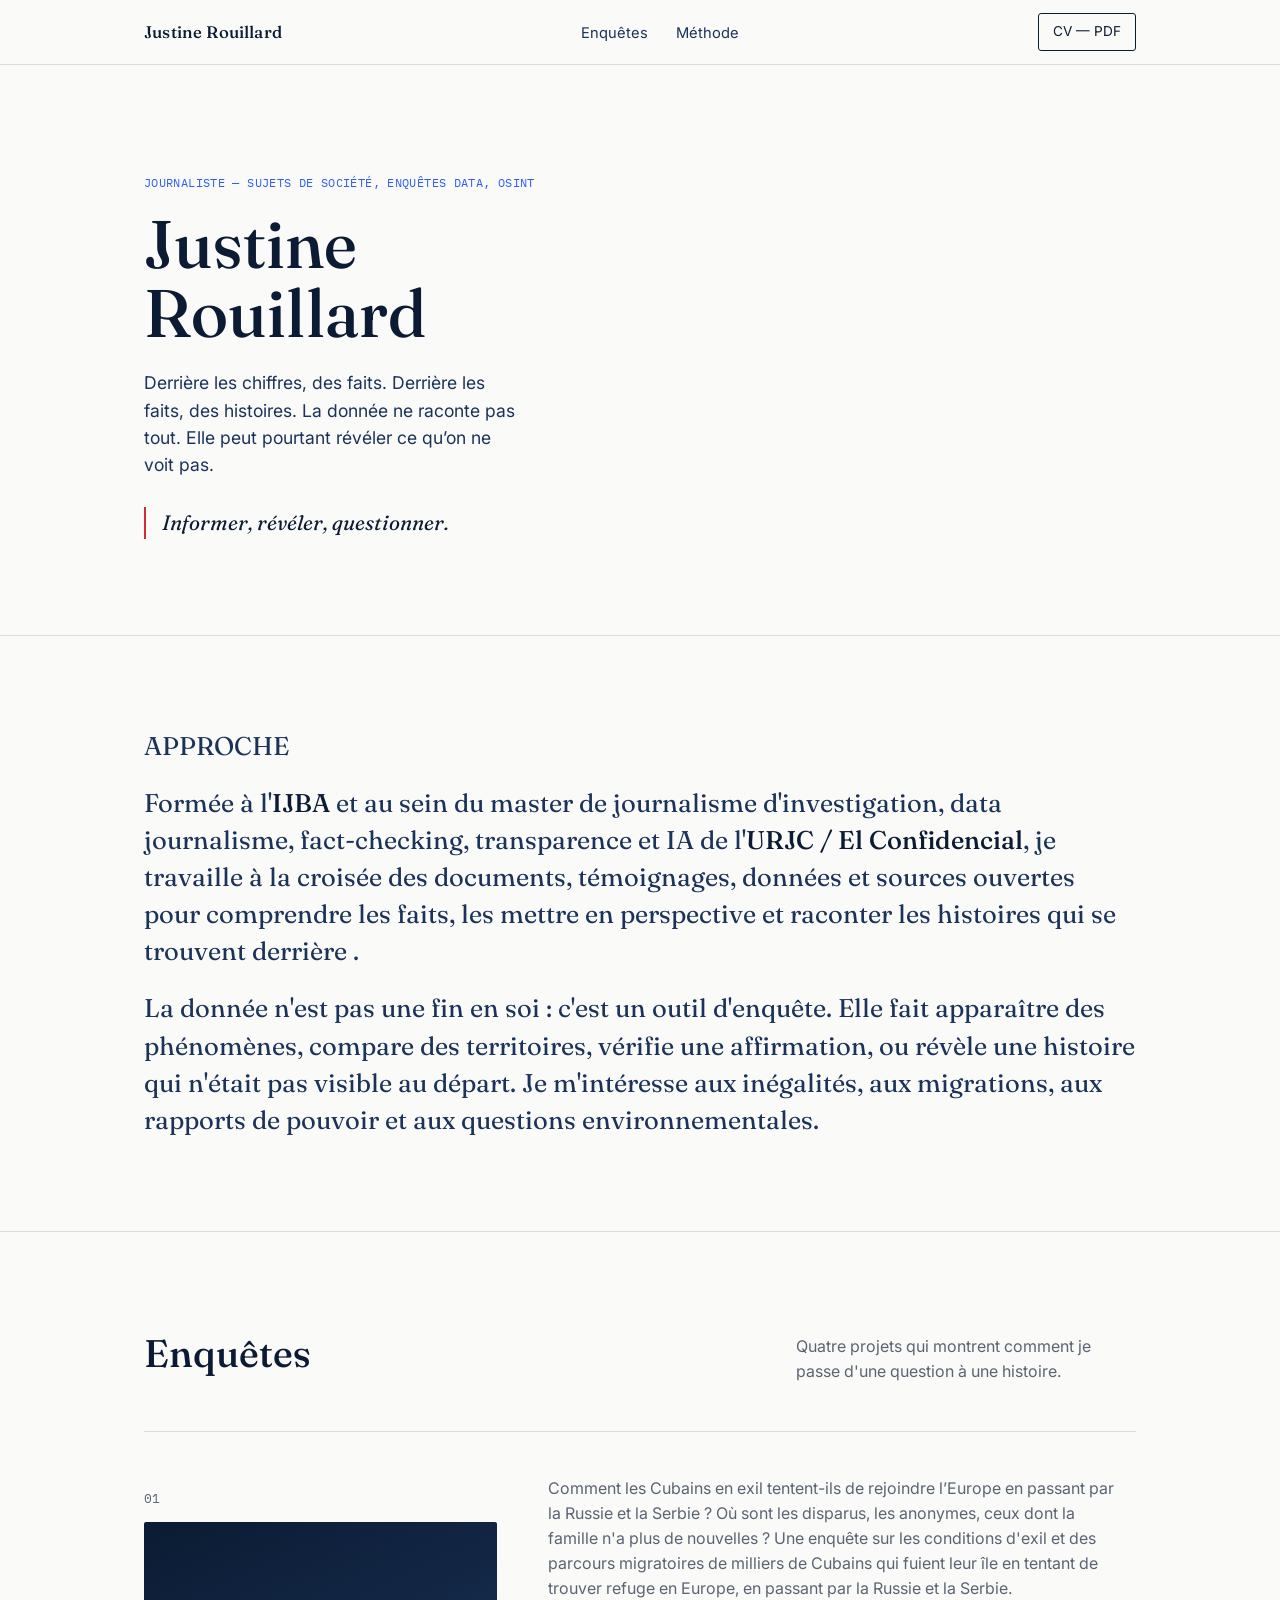
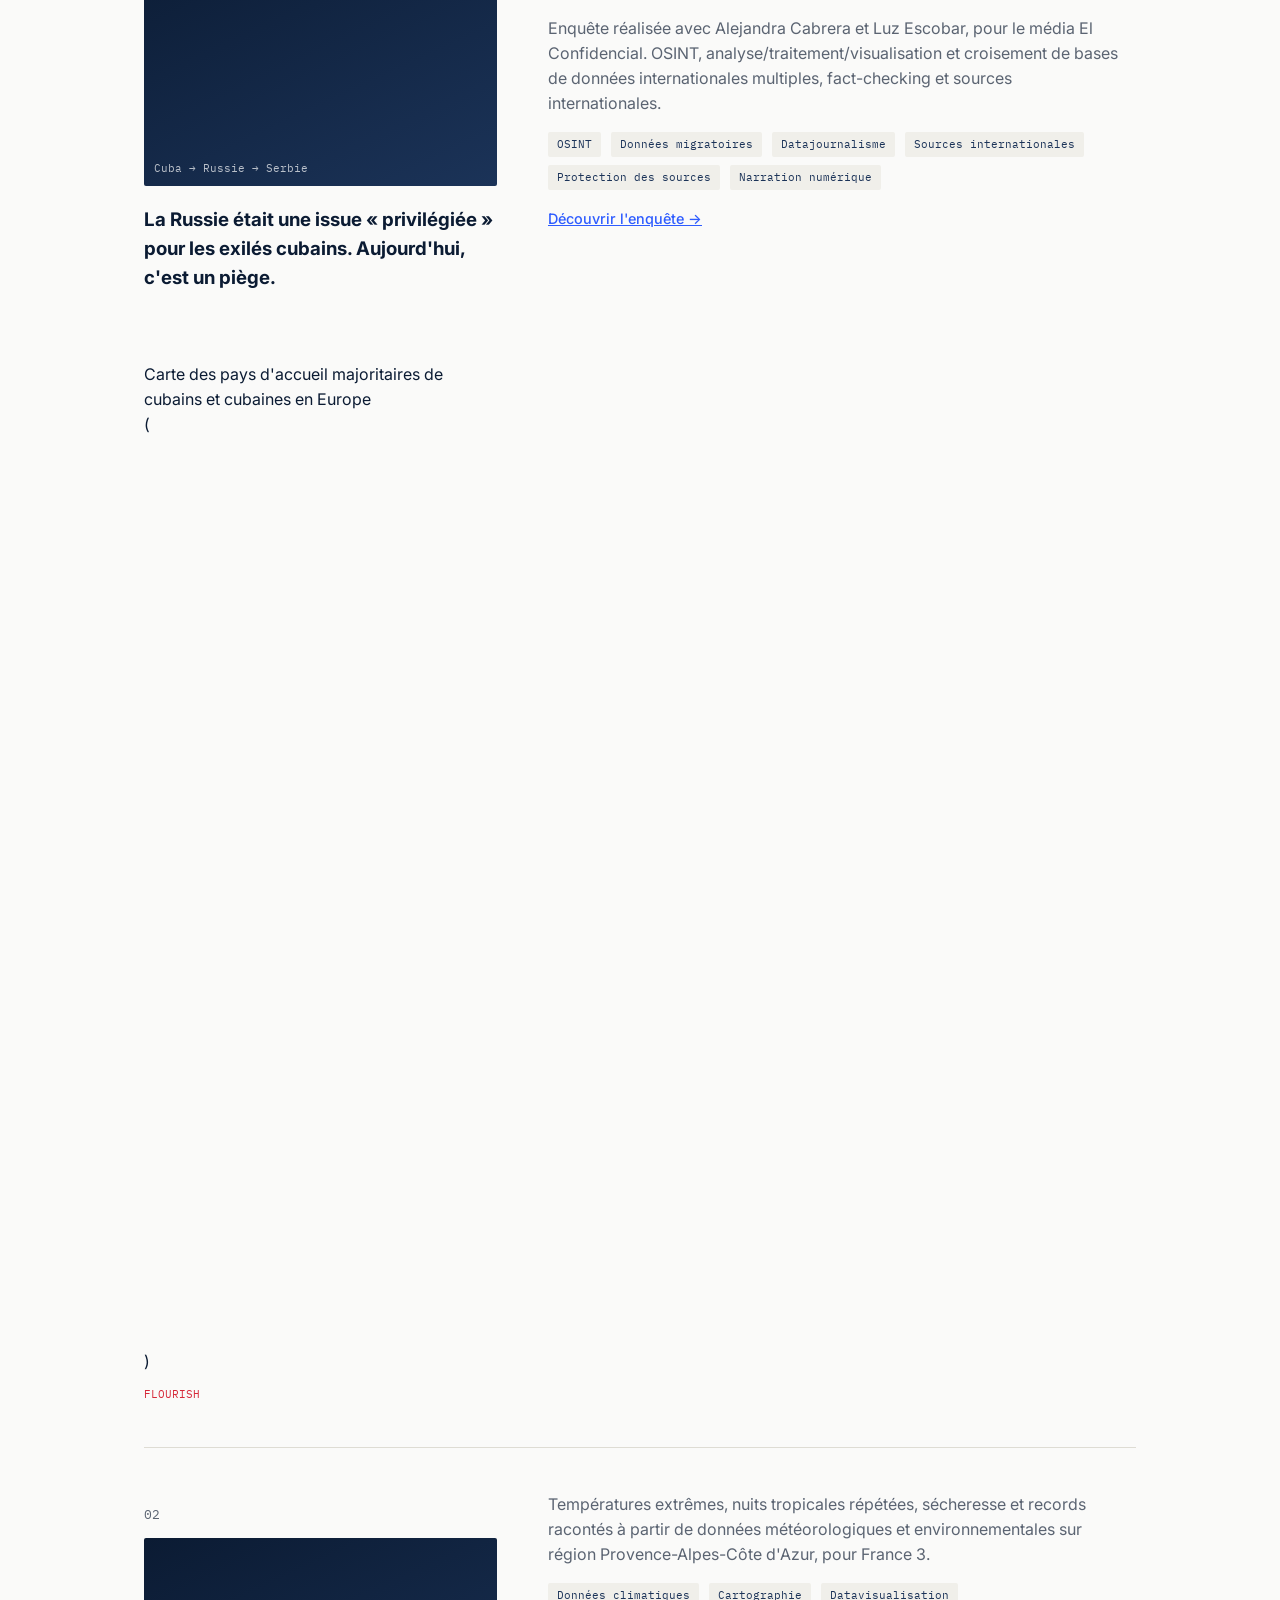
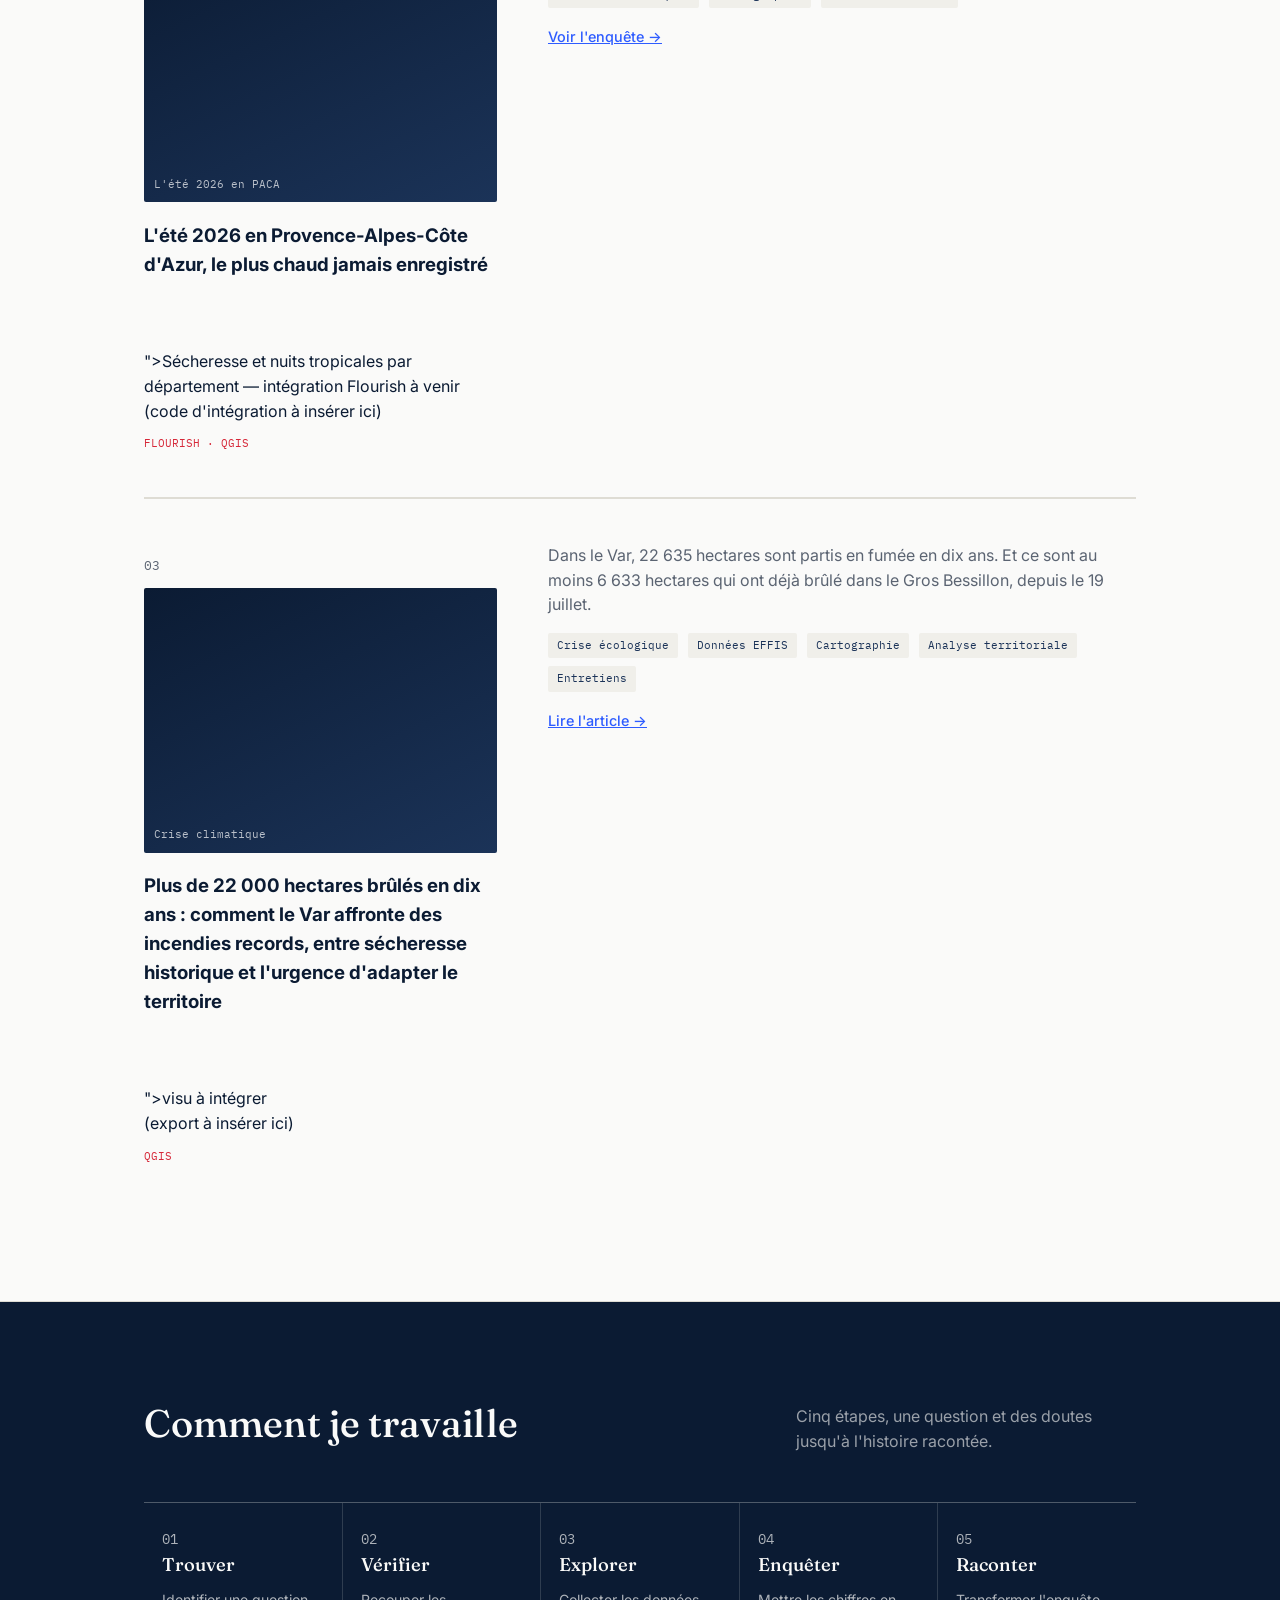
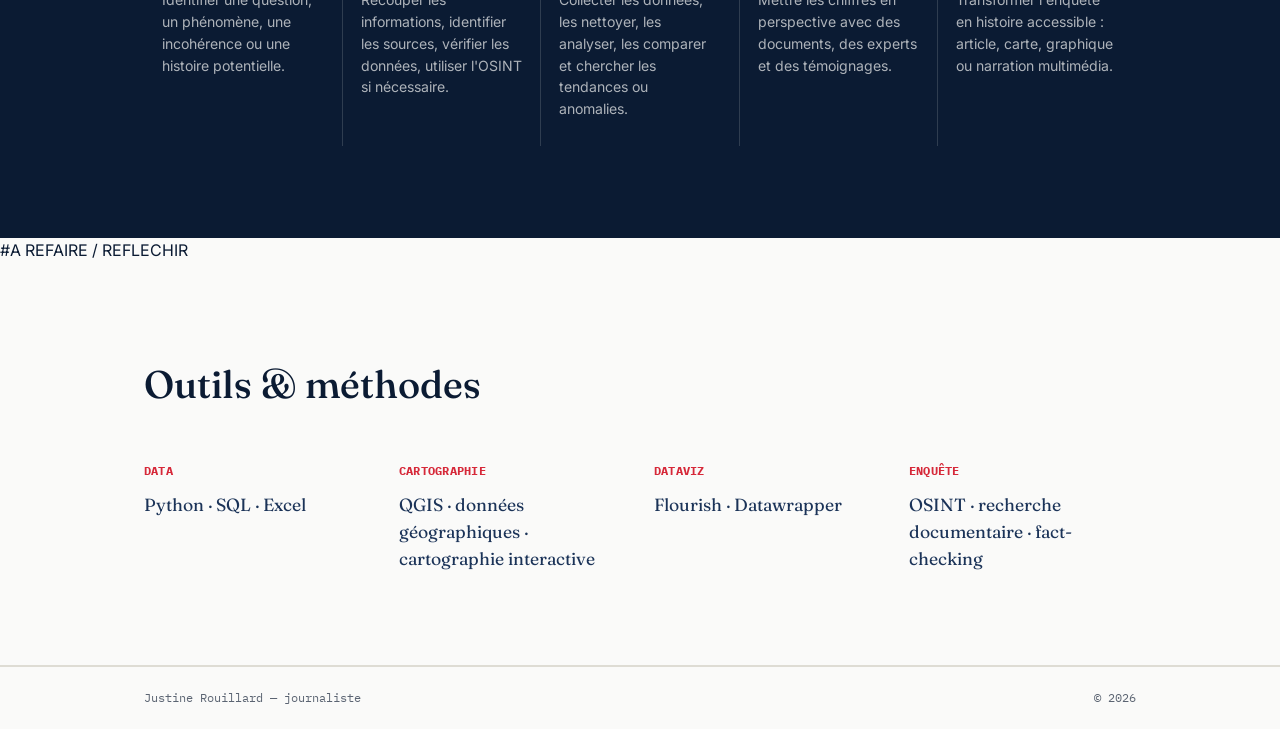
==== commit 3fde1cc5: "Update visualization content in index(4).html" ====
--- a/index(4).html
+++ b/index(4).html
@@ -68,7 +68,7 @@
         </div>
         <div class="project-viz-row">
           <div class="project-viz">
-            <div class="viz-embed">Carte des parcours migratoires — intégration Flourish à venir<br>(code d'intégration à insérer ici)</div>
+            <div class="">Carte des pays d'accueil majoritaires de cubains et cubaines en Europe<br>(<iframe title="Población de personas nacidas en Cuba dentro de los países de Europa (2023-2026)" aria-label="Mapa coroplético" id="datawrapper-chart-faGzn" src="https://datawrapper.dwcdn.net/faGzn/7/" scrolling="no" frameborder="0" style="width: 0; min-width: 100% !important; border: none;" height="906" data-external="1"></iframe><script type="text/javascript">window.addEventListener("message",function(a){if(void 0!==a.data["datawrapper-height"]){var e=document.querySelectorAll("iframe");for(var t in a.data["datawrapper-height"])for(var r,i=0;r=e[i];i++)if(r.contentWindow===a.source){var d=a.data["datawrapper-height"][t]+"px";r.style.height=d}}});</script>)</div>
             <span class="viz-tool">FLOURISH</span>
           </div>
         </div>
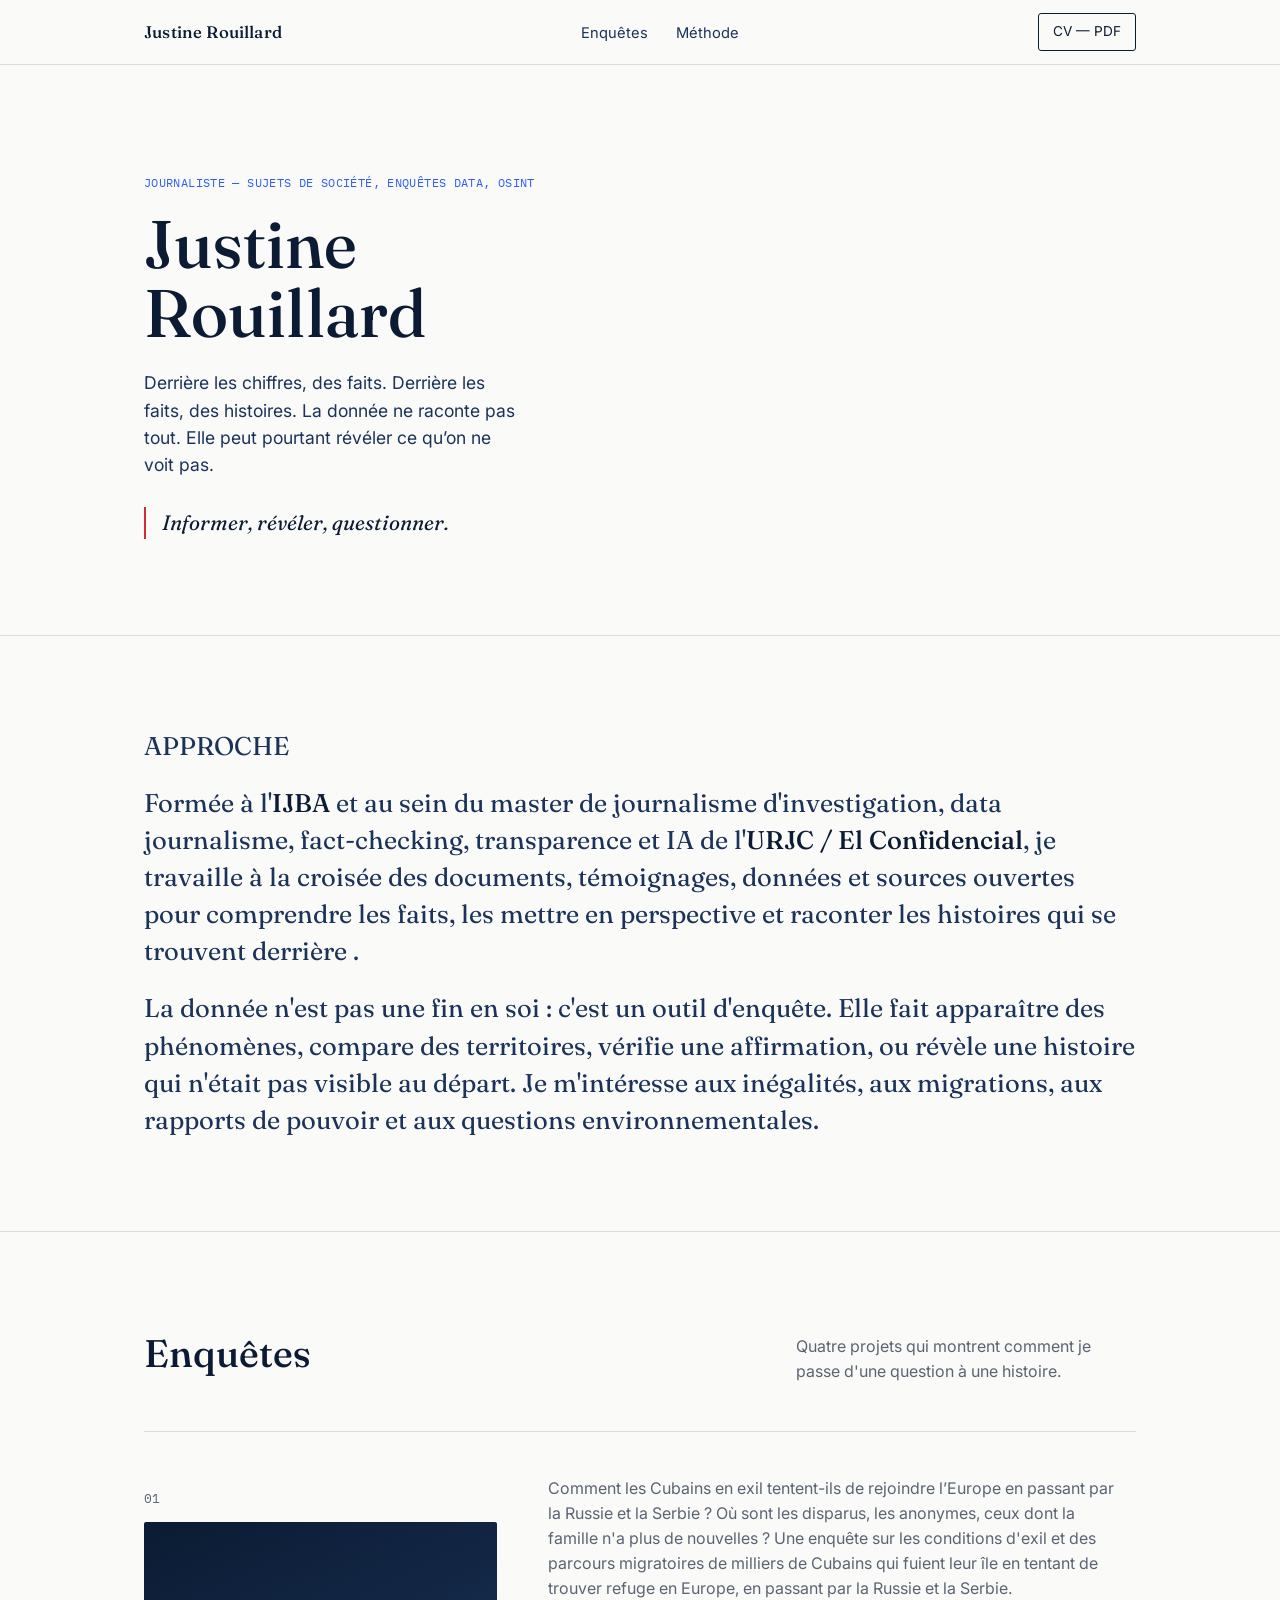
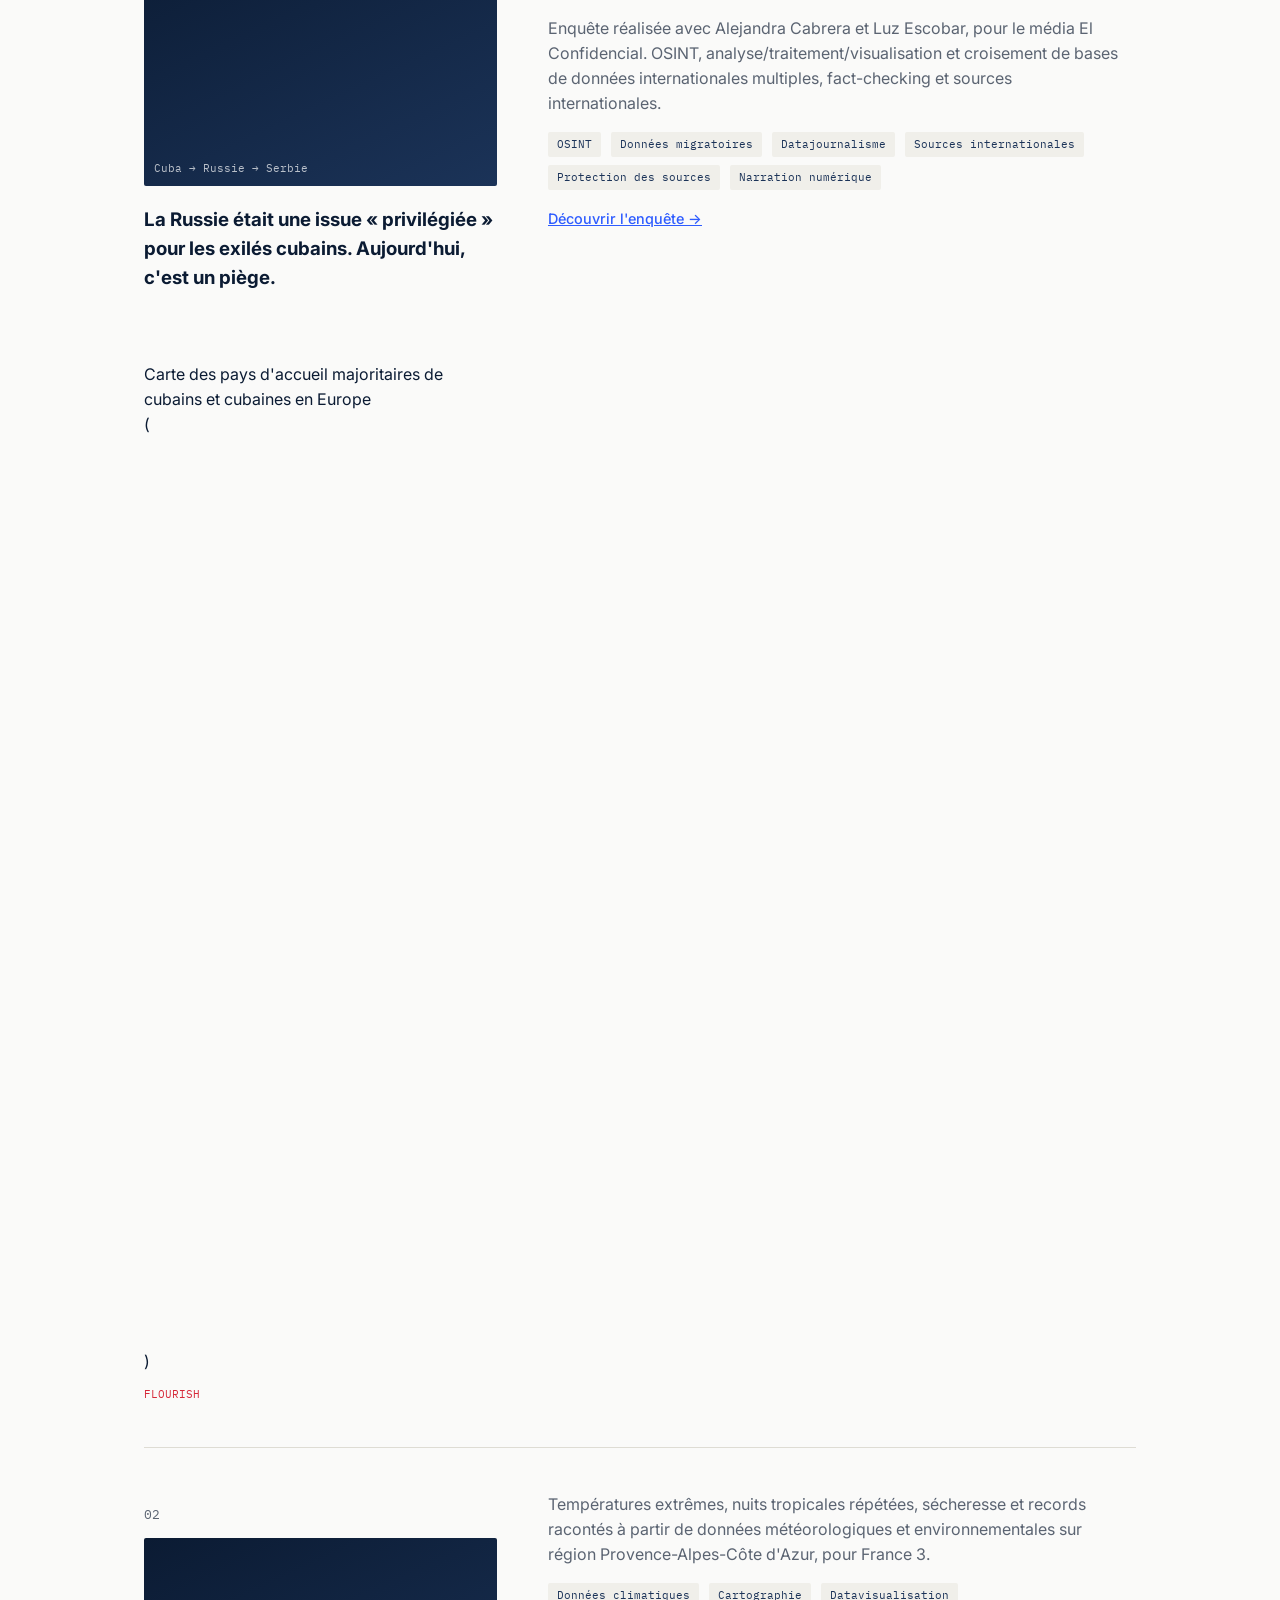
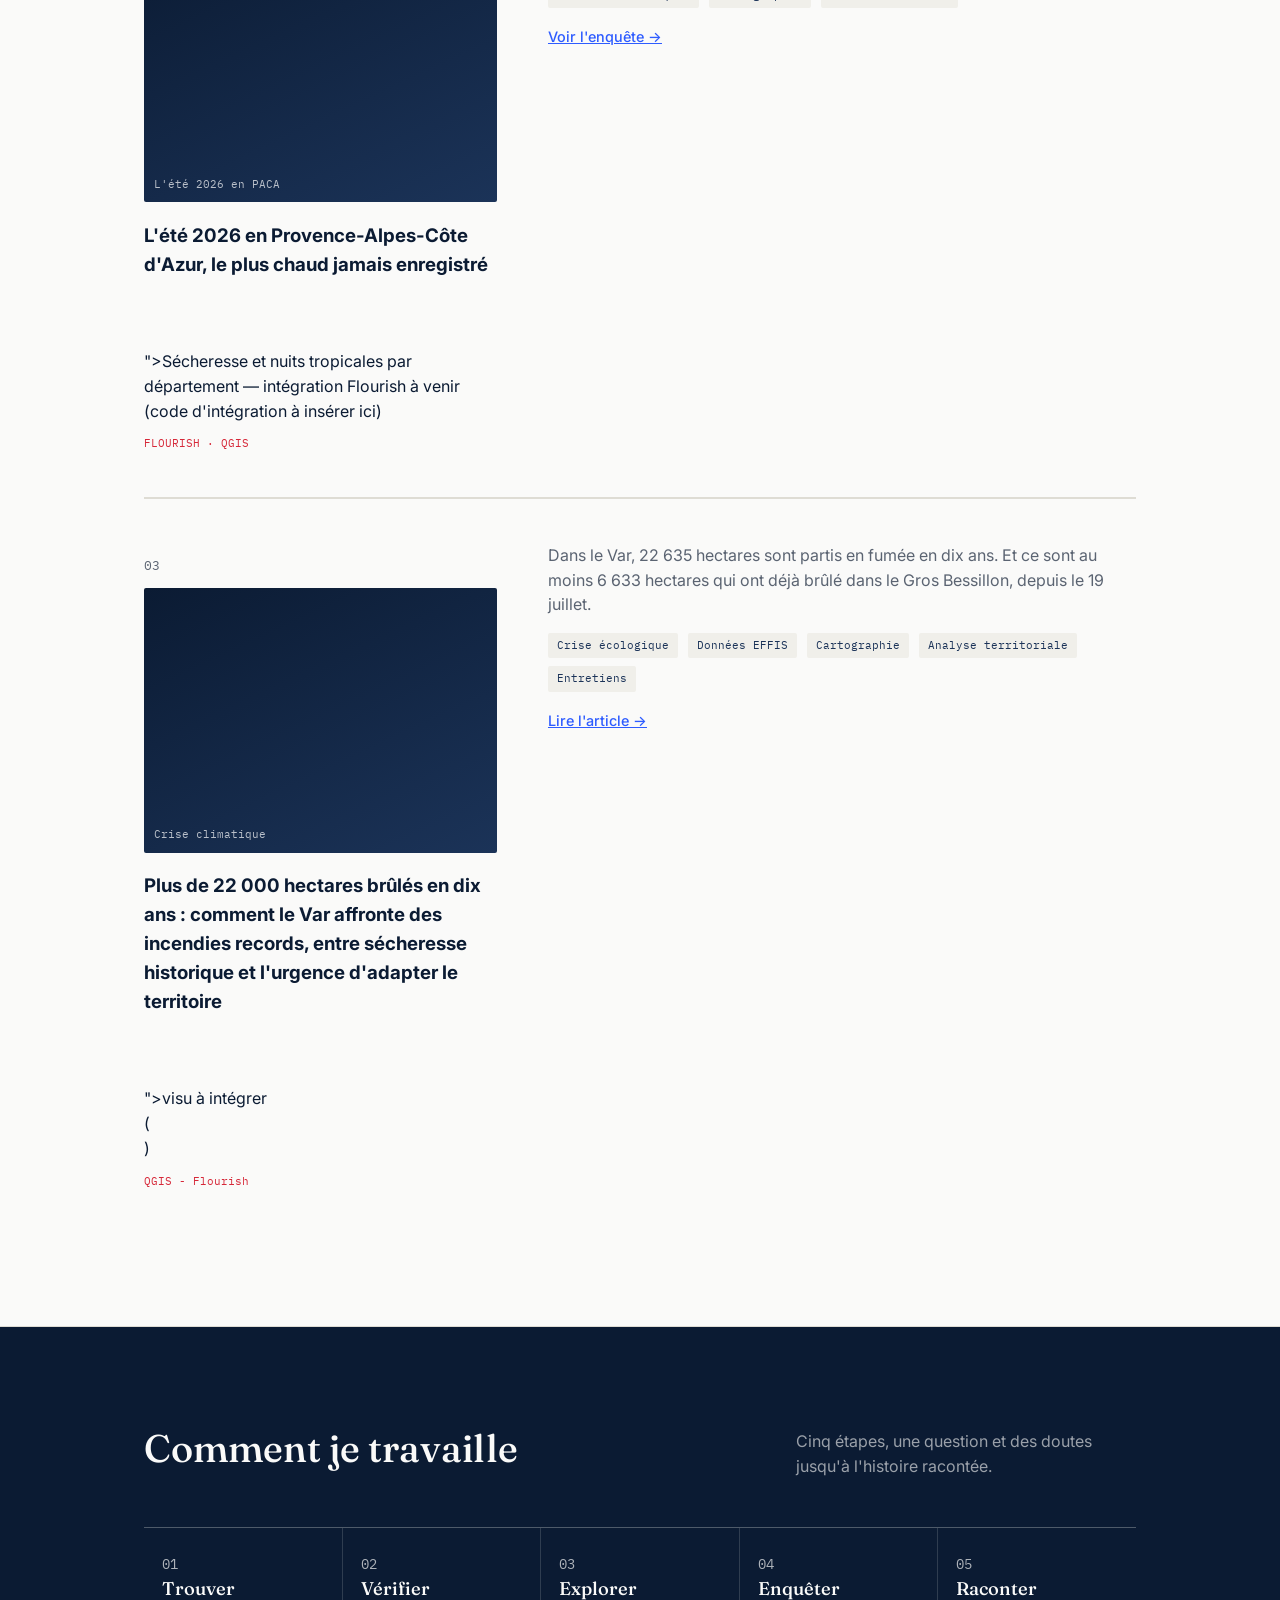
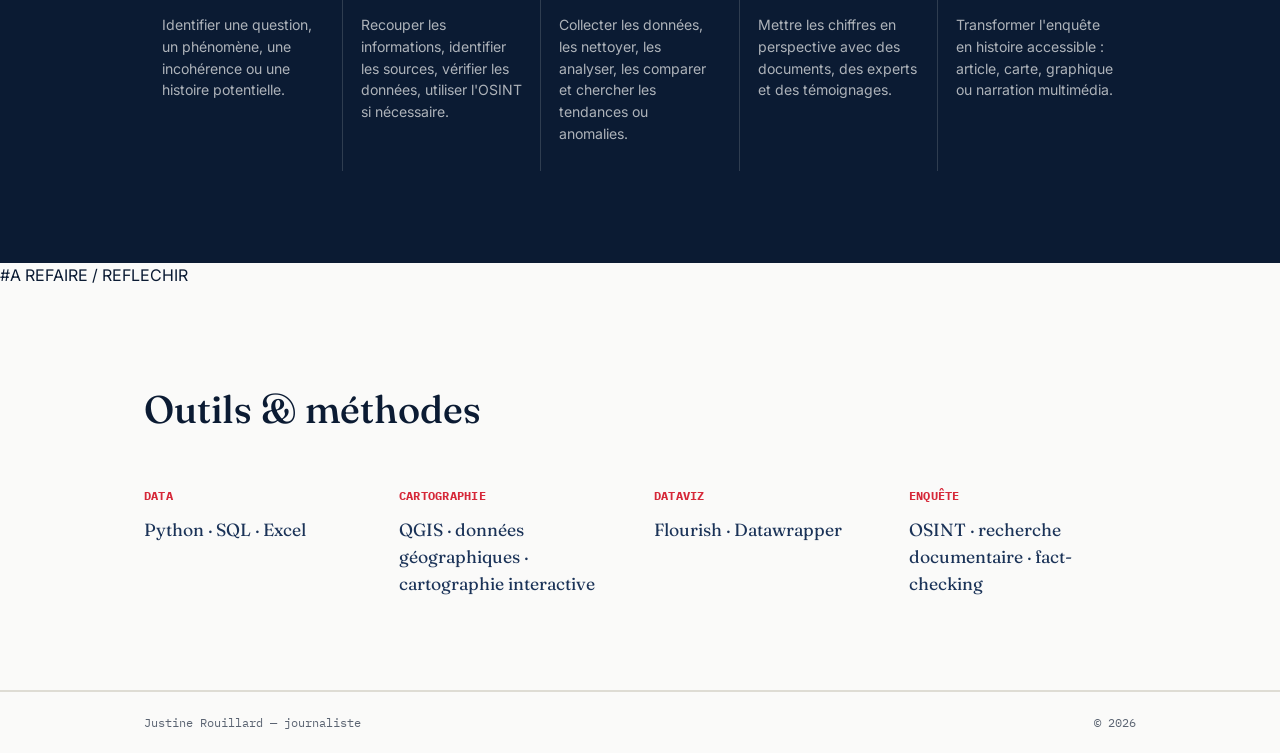
==== commit 96e3df8c: "Update Flourish embed and visualization tool name" ====
--- a/index(4).html
+++ b/index(4).html
@@ -120,8 +120,8 @@
         </div>
         <div class="project-viz-row">
           <div class="project-viz">
-            <div class="<div class="flourish-embed flourish-map" data-src="visualisation/29869142?166884"><script src="https://public.flourish.studio/resources/embed.js"></script><noscript><img src="https://public.flourish.studio/visualisation/29869142/thumbnail" width="100%" alt="map visualization" /></noscript></div>">visu à intégrer<br>(export à insérer ici)</div>
-            <span class="viz-tool">QGIS</span>
+            <div class="<div class="flourish-embed flourish-map" data-src="visualisation/29869142?166884"><script src="https://public.flourish.studio/resources/embed.js"></script><noscript><img src="https://public.flourish.studio/visualisation/29869142/thumbnail" width="100%" alt="map visualization" /></noscript></div>">visu à intégrer<br>(<div class="flourish-embed flourish-map" data-src="visualisation/29869142?166884"><script src="https://public.flourish.studio/resources/embed.js"></script><noscript><img src="https://public.flourish.studio/visualisation/29869142/thumbnail" width="100%" alt="map visualization" /></noscript></div>)</div>
+            <span class="viz-tool">QGIS - Flourish</span>
           </div>
         </div>
       </article>
